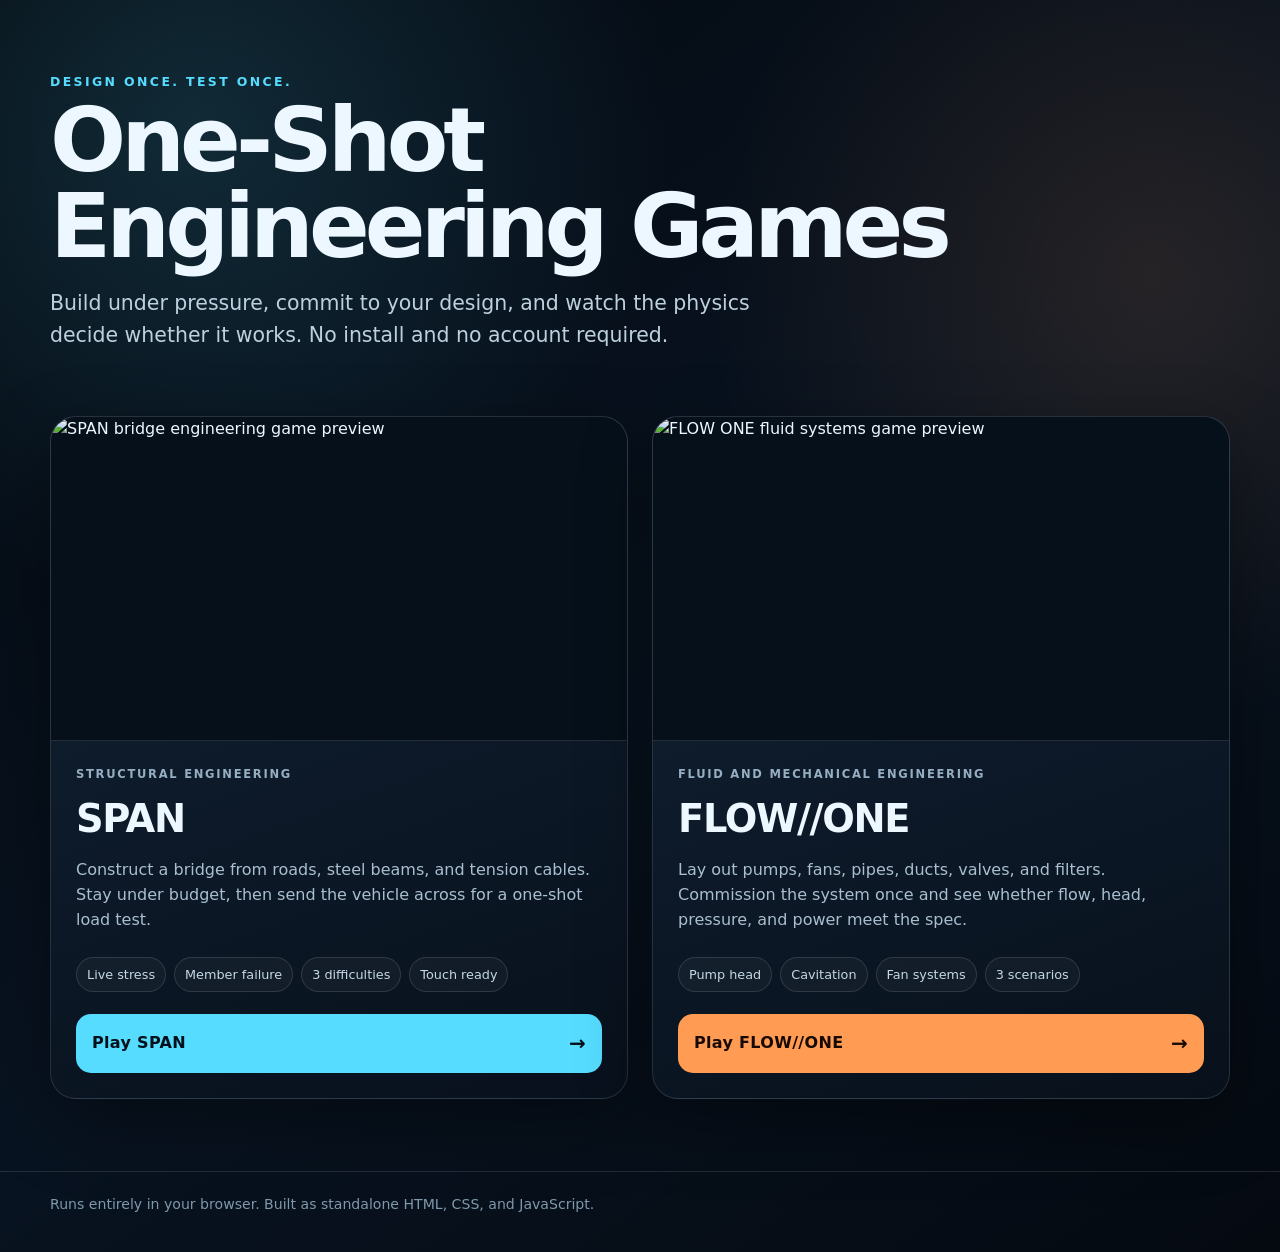
==== index.html @ 9f8ffefe "Add files via upload" ====
<!doctype html>
<html lang="en">
<head>
  <meta charset="utf-8">
  <meta name="viewport" content="width=device-width,initial-scale=1,viewport-fit=cover">
  <meta name="theme-color" content="#07111e">
  <meta name="description" content="Two one-shot engineering games: design a bridge, then commission a fluid system.">
  <title>One-Shot Engineering Games</title>
  <style>
    :root {
      color-scheme: dark;
      --bg:#050b13; --panel:#0d1927; --panel2:#122235; --text:#edf7ff;
      --muted:#96aec2; --line:rgba(255,255,255,.12); --cyan:#55dcff;
      --orange:#ff9b52; --shadow:0 24px 70px rgba(0,0,0,.38);
    }
    *{box-sizing:border-box}
    html{scroll-behavior:smooth}
    body{margin:0;min-height:100vh;background:
      radial-gradient(circle at 15% 10%,rgba(85,220,255,.15),transparent 30rem),
      radial-gradient(circle at 90% 22%,rgba(255,155,82,.12),transparent 28rem),
      linear-gradient(145deg,#040910,#081321 54%,#050a11);color:var(--text);
      font:16px/1.55 Inter,ui-sans-serif,system-ui,-apple-system,BlinkMacSystemFont,"Segoe UI",sans-serif}
    body:before{content:"";position:fixed;inset:0;pointer-events:none;opacity:.2;background-image:
      linear-gradient(rgba(255,255,255,.025) 1px,transparent 1px),
      linear-gradient(90deg,rgba(255,255,255,.025) 1px,transparent 1px);background-size:32px 32px}
    a{color:inherit}
    .wrap{width:min(1180px,calc(100% - 32px));margin:auto;position:relative}
    header{padding:72px 0 34px}
    .eyebrow{font-size:.78rem;letter-spacing:.19em;text-transform:uppercase;color:var(--cyan);font-weight:800}
    h1{font-size:clamp(2.45rem,7vw,5.8rem);line-height:.96;letter-spacing:-.055em;margin:.35rem 0 1.2rem;max-width:900px}
    .lead{max-width:720px;color:#bdd0de;font-size:clamp(1.03rem,2vw,1.28rem);margin:0}
    .games{display:grid;grid-template-columns:repeat(2,minmax(0,1fr));gap:24px;padding:30px 0 72px}
    .card{position:relative;overflow:hidden;border:1px solid var(--line);border-radius:26px;background:linear-gradient(160deg,rgba(19,36,54,.96),rgba(8,17,28,.96));box-shadow:var(--shadow);display:flex;flex-direction:column;min-height:100%}
    .preview{aspect-ratio:16/9;overflow:hidden;background:#06101a;border-bottom:1px solid var(--line)}
    .preview img{width:100%;height:100%;display:block;object-fit:cover;transition:transform .5s ease,filter .5s ease}
    .card:hover .preview img{transform:scale(1.025);filter:saturate(1.1)}
    .body{padding:25px;display:flex;flex-direction:column;flex:1}
    .tag{font-size:.72rem;font-weight:850;letter-spacing:.15em;text-transform:uppercase;color:var(--muted)}
    h2{font-size:clamp(1.7rem,3vw,2.45rem);letter-spacing:-.035em;margin:.35rem 0 .6rem}
    .body p{color:#a9bfd0;margin:0 0 24px;max-width:58ch}
    .features{display:flex;gap:8px;flex-wrap:wrap;margin:auto 0 22px;padding:0;list-style:none}
    .features li{border:1px solid var(--line);background:rgba(255,255,255,.035);padding:7px 10px;border-radius:999px;color:#c5d8e5;font-size:.8rem}
    .play{display:flex;align-items:center;justify-content:space-between;gap:12px;text-decoration:none;border-radius:15px;padding:14px 16px;font-weight:850;letter-spacing:.02em;background:var(--cyan);color:#03101a;transition:transform .18s ease,filter .18s ease}
    .card:nth-child(2) .play{background:var(--orange);color:#180a02}
    .play:hover{transform:translateY(-2px);filter:brightness(1.08)}
    .arrow{font-size:1.25rem}
    footer{border-top:1px solid var(--line);padding:22px 0 36px;color:#7f98ab;font-size:.88rem}
    @media(max-width:760px){header{padding-top:48px}.games{grid-template-columns:1fr}.wrap{width:min(100% - 20px,1180px)}.body{padding:20px}.card{border-radius:20px}}
    @media(prefers-reduced-motion:reduce){*{scroll-behavior:auto!important;transition:none!important}}
  </style>
</head>
<body>
  <header class="wrap">
    <div class="eyebrow">Design once. Test once.</div>
    <h1>One-Shot Engineering Games</h1>
    <p class="lead">Build under pressure, commit to your design, and watch the physics decide whether it works. No install and no account required.</p>
  </header>

  <main class="wrap games">
    <article class="card">
      <div class="preview"><img src="assets/span-preview.png" alt="SPAN bridge engineering game preview"></div>
      <div class="body">
        <div class="tag">Structural engineering</div>
        <h2>SPAN</h2>
        <p>Construct a bridge from roads, steel beams, and tension cables. Stay under budget, then send the vehicle across for a one-shot load test.</p>
        <ul class="features"><li>Live stress</li><li>Member failure</li><li>3 difficulties</li><li>Touch ready</li></ul>
        <a class="play" href="span.html"><span>Play SPAN</span><span class="arrow" aria-hidden="true">→</span></a>
      </div>
    </article>

    <article class="card">
      <div class="preview"><img src="assets/flow-preview.png" alt="FLOW ONE fluid systems game preview"></div>
      <div class="body">
        <div class="tag">Fluid and mechanical engineering</div>
        <h2>FLOW//ONE</h2>
        <p>Lay out pumps, fans, pipes, ducts, valves, and filters. Commission the system once and see whether flow, head, pressure, and power meet the spec.</p>
        <ul class="features"><li>Pump head</li><li>Cavitation</li><li>Fan systems</li><li>3 scenarios</li></ul>
        <a class="play" href="flow-one.html"><span>Play FLOW//ONE</span><span class="arrow" aria-hidden="true">→</span></a>
      </div>
    </article>
  </main>

  <footer><div class="wrap">Runs entirely in your browser. Built as standalone HTML, CSS, and JavaScript.</div></footer>
</body>
</html>
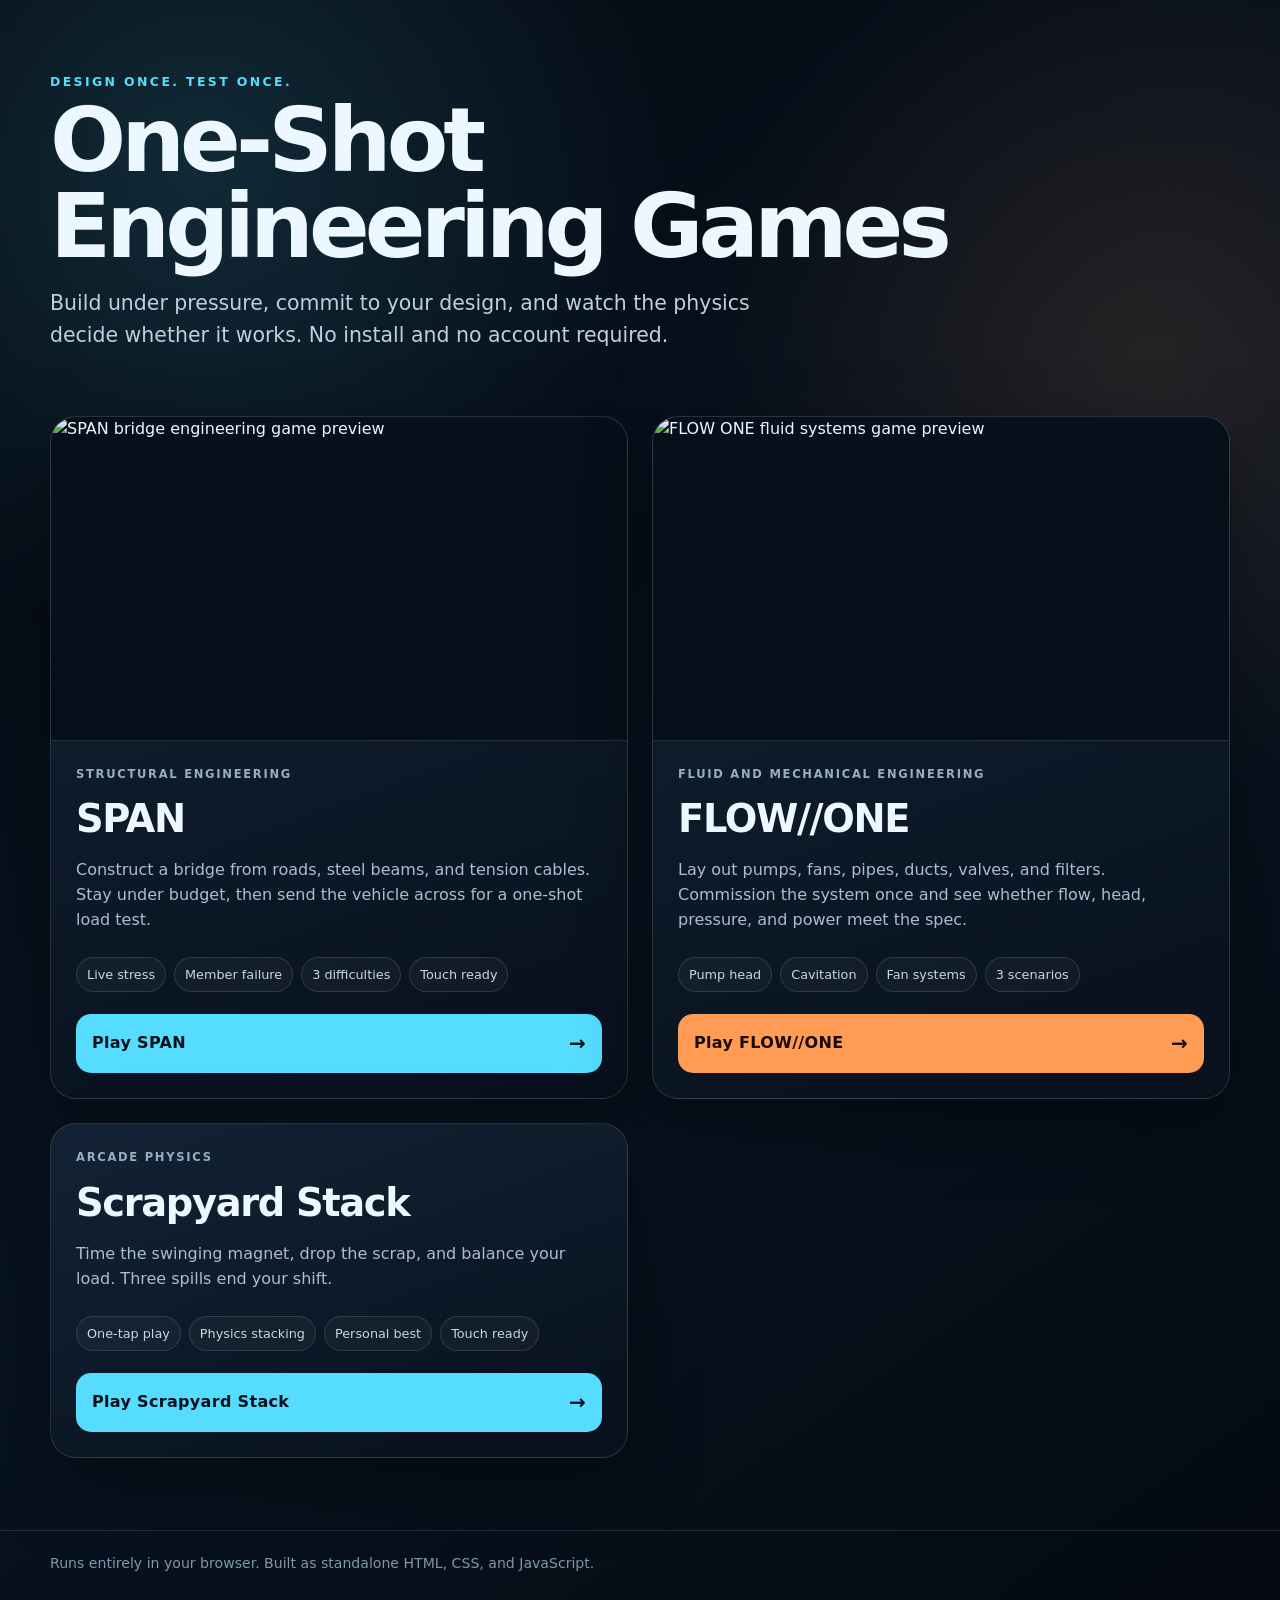
==== commit 06458266: "Publish Scrapyard Stack alongside engineering games" ====
--- a/index.html
+++ b/index.html
@@ -4,7 +4,7 @@
   <meta charset="utf-8">
   <meta name="viewport" content="width=device-width,initial-scale=1,viewport-fit=cover">
   <meta name="theme-color" content="#07111e">
-  <meta name="description" content="Two one-shot engineering games: design a bridge, then commission a fluid system.">
+  <meta name="description" content="Browser engineering games: build bridges, commission fluid systems, and stack scrap.">
   <title>One-Shot Engineering Games</title>
   <style>
     :root {
@@ -78,6 +78,15 @@
         <a class="play" href="flow-one.html"><span>Play FLOW//ONE</span><span class="arrow" aria-hidden="true">→</span></a>
       </div>
     </article>
+    <article class="card">
+      <div class="body">
+        <div class="tag">Arcade physics</div>
+        <h2>Scrapyard Stack</h2>
+        <p>Time the swinging magnet, drop the scrap, and balance your load. Three spills end your shift.</p>
+        <ul class="features"><li>One-tap play</li><li>Physics stacking</li><li>Personal best</li><li>Touch ready</li></ul>
+        <a class="play" href="scrapyard/"><span>Play Scrapyard Stack</span><span class="arrow" aria-hidden="true">→</span></a>
+      </div>
+    </article>
   </main>
 
   <footer><div class="wrap">Runs entirely in your browser. Built as standalone HTML, CSS, and JavaScript.</div></footer>
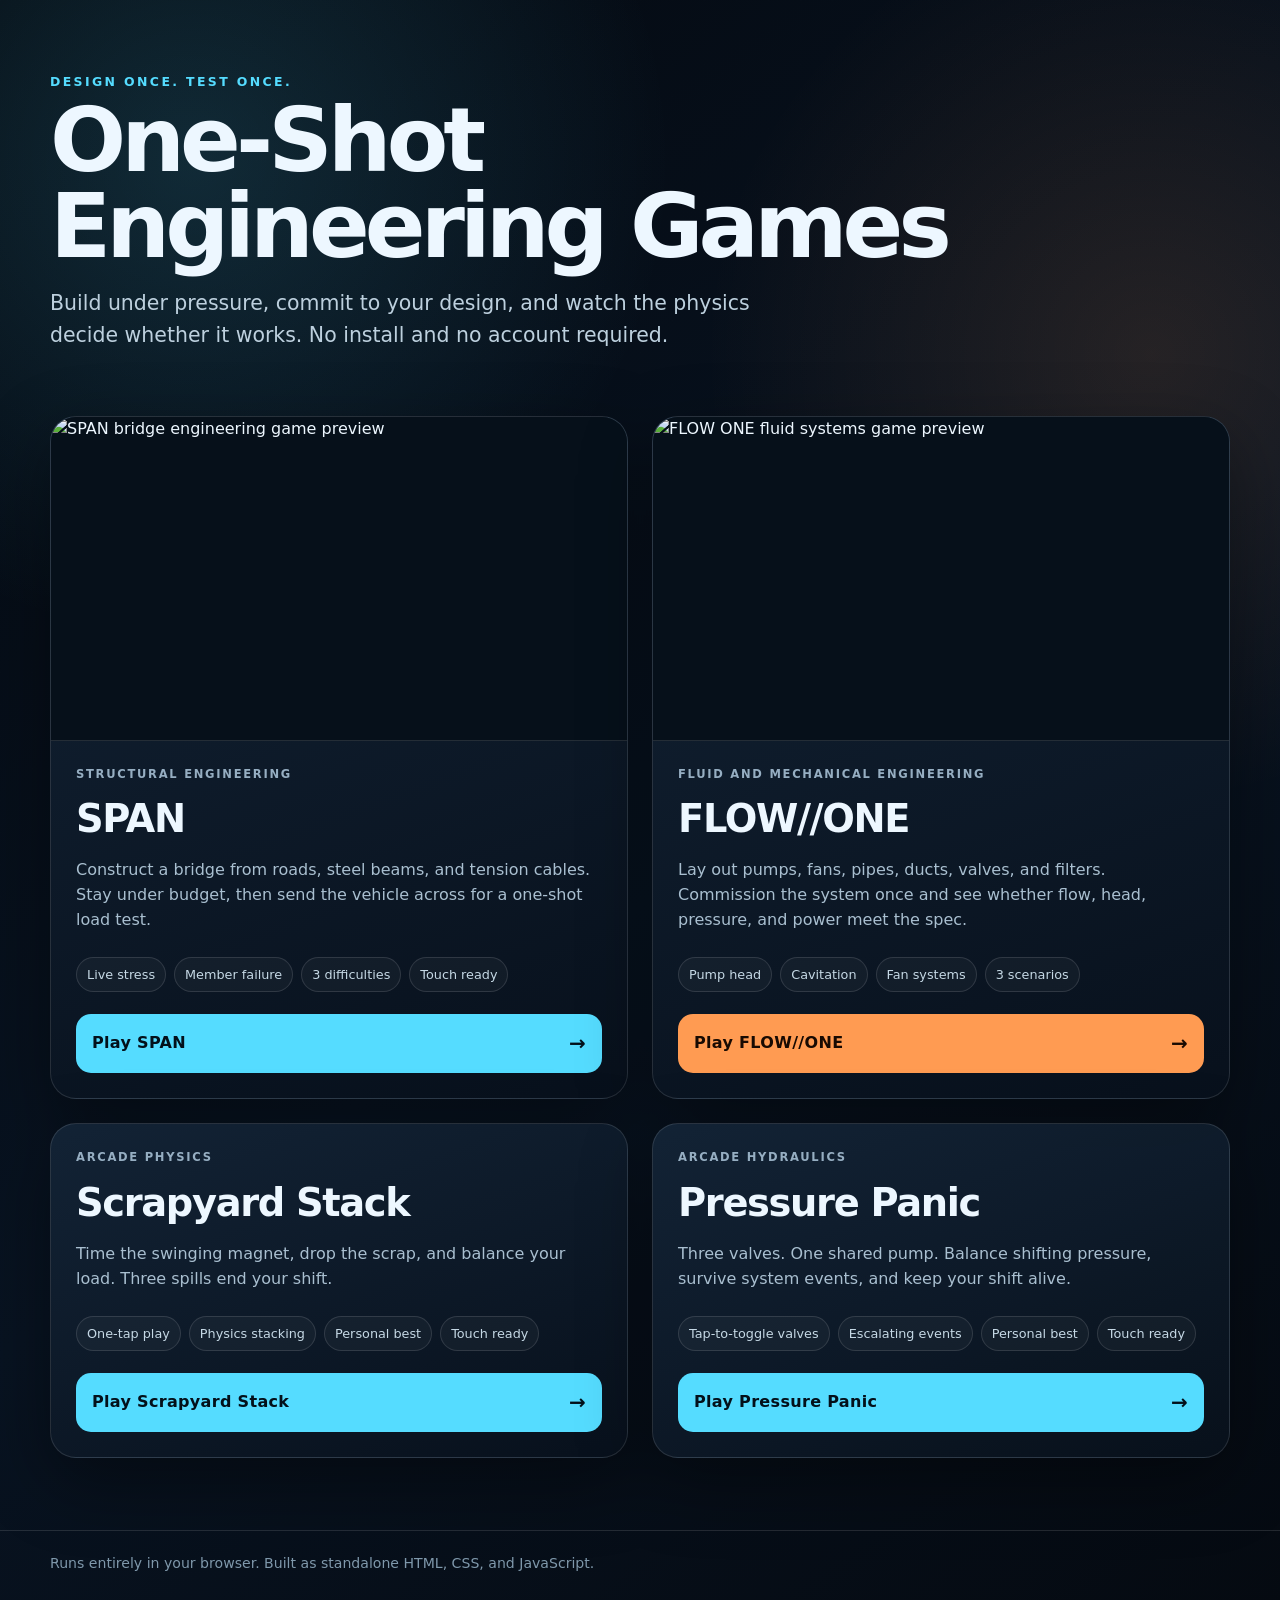
==== commit 5f1989d9: "Link Pressure Panic from arcade landing page" ====
--- a/index.html
+++ b/index.html
@@ -87,8 +87,18 @@
         <a class="play" href="scrapyard/"><span>Play Scrapyard Stack</span><span class="arrow" aria-hidden="true">→</span></a>
       </div>
     </article>
+    <article class="card">
+      <div class="body">
+        <div class="tag">Arcade hydraulics</div>
+        <h2>Pressure Panic</h2>
+        <p>Three valves. One shared pump. Balance shifting pressure, survive system events, and keep your shift alive.</p>
+        <ul class="features"><li>Tap-to-toggle valves</li><li>Escalating events</li><li>Personal best</li><li>Touch ready</li></ul>
+        <a class="play" href="pressure-panic/"><span>Play Pressure Panic</span><span class="arrow" aria-hidden="true">→</span></a>
+      </div>
+    </article>
   </main>
 
   <footer><div class="wrap">Runs entirely in your browser. Built as standalone HTML, CSS, and JavaScript.</div></footer>
 </body>
 </html>
+
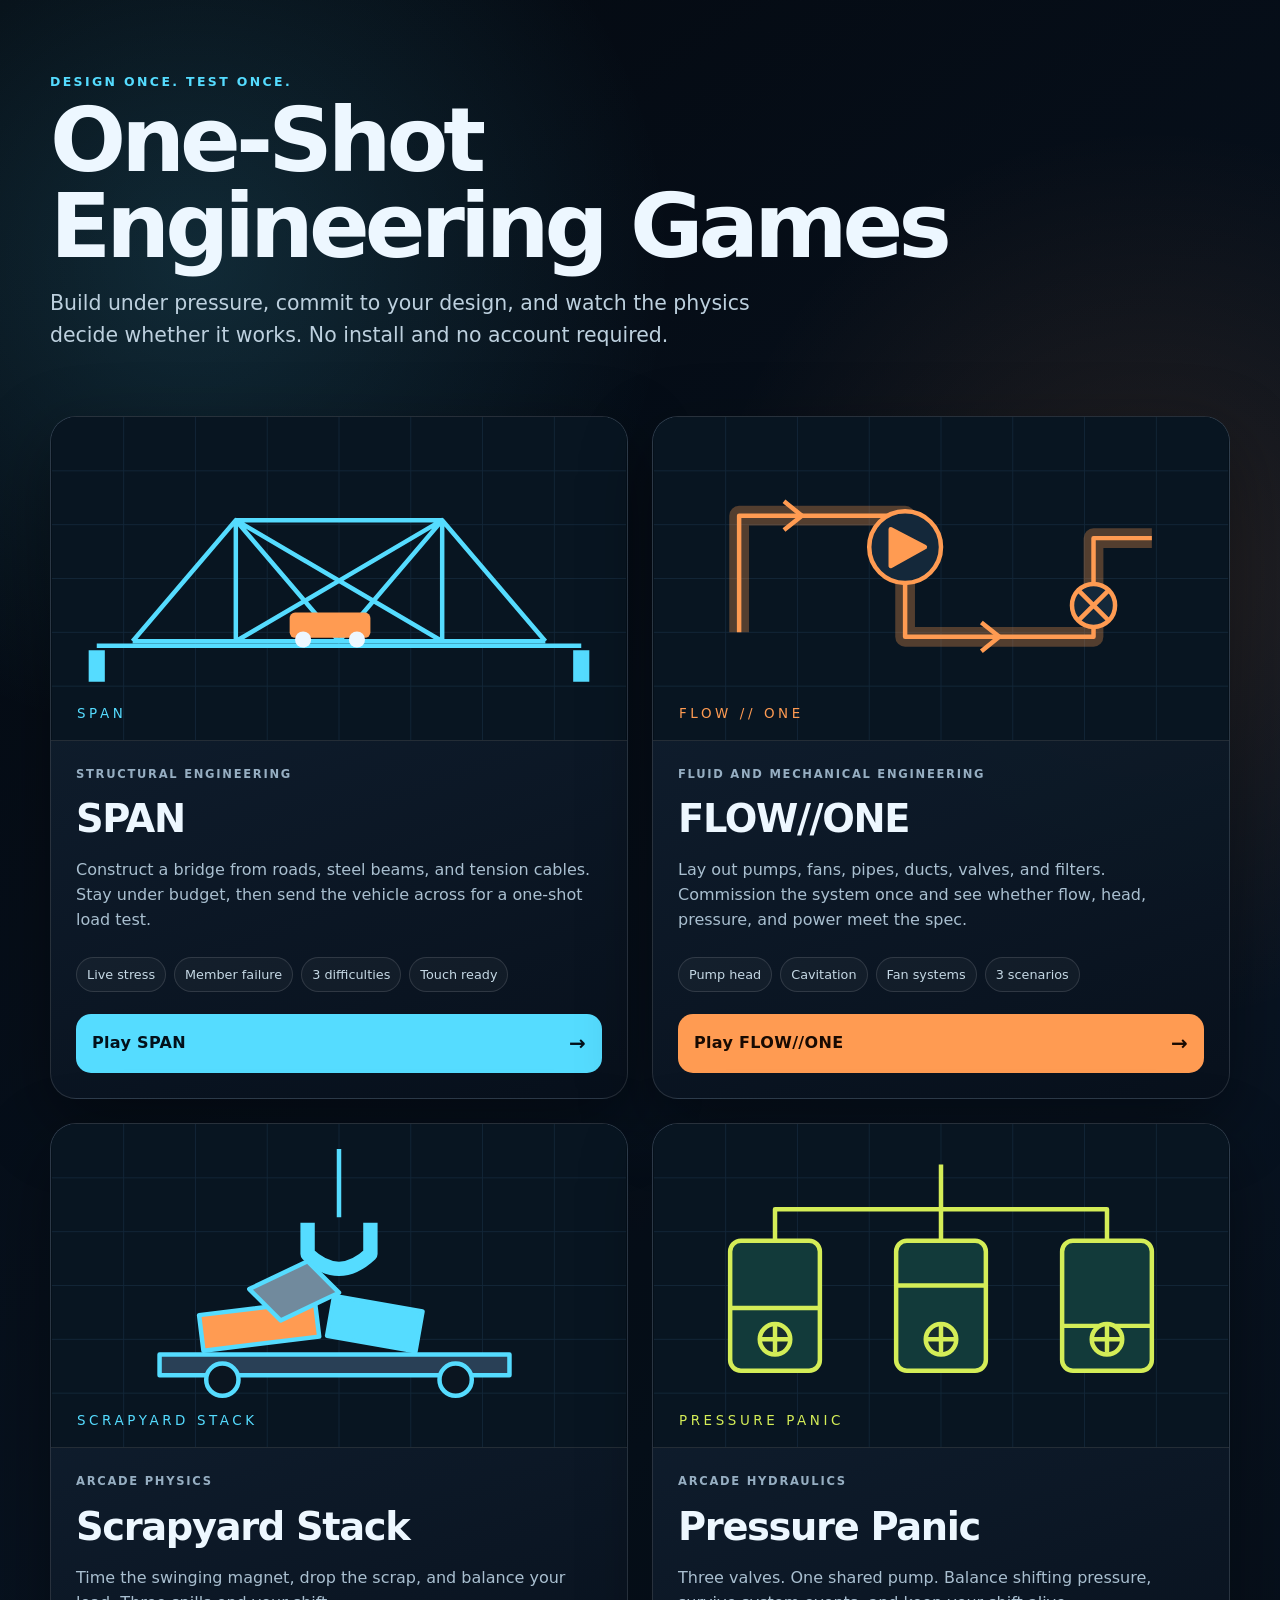
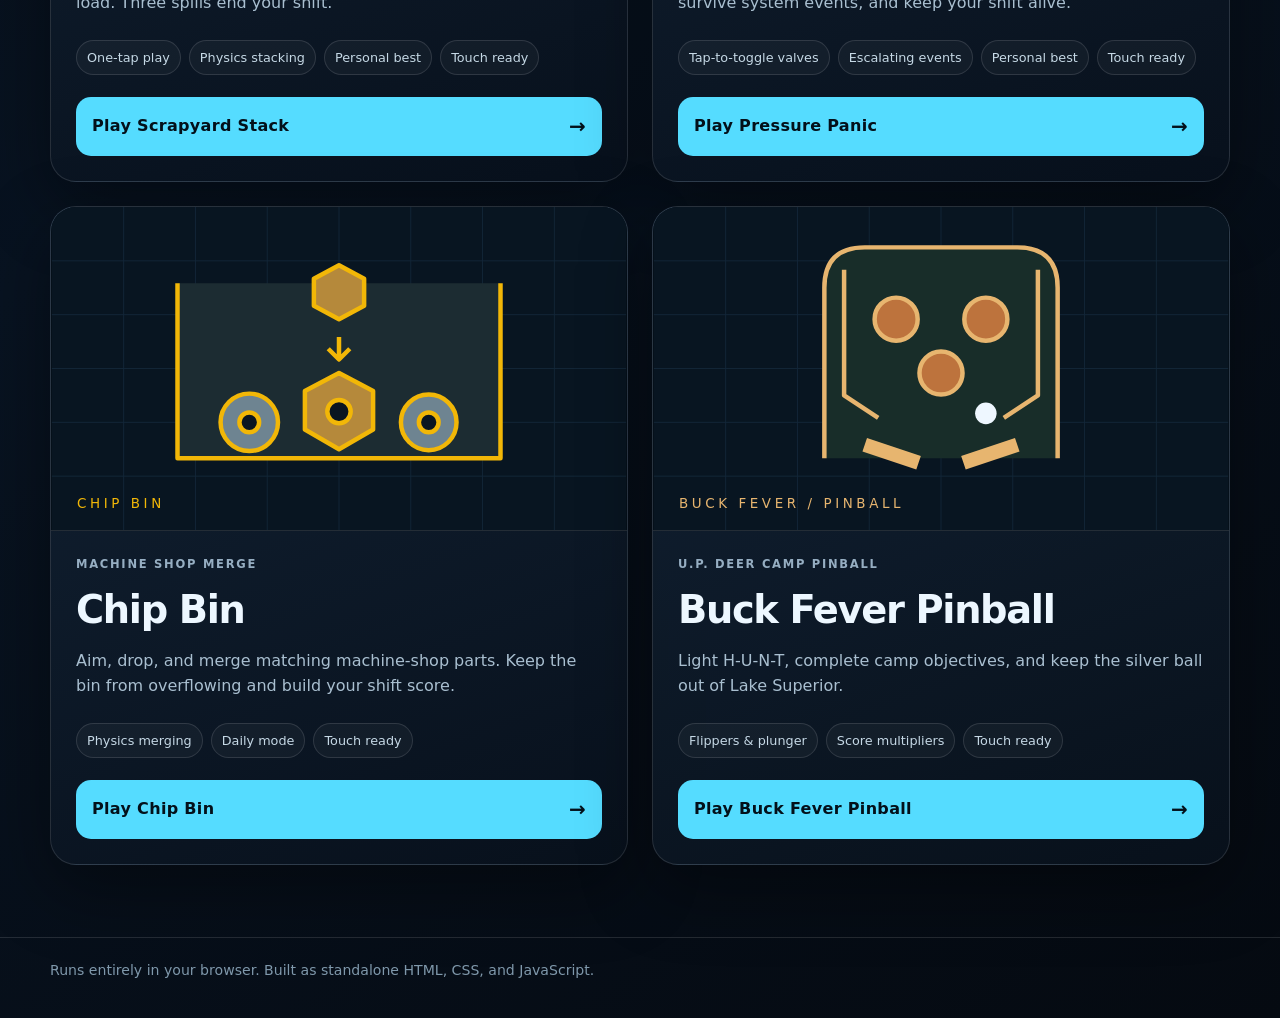
==== commit 297fb38c: "Fix arcade previews and add Chip Bin and Buck Fever Pinball" ====
--- a/index.html
+++ b/index.html
@@ -58,7 +58,7 @@
 
   <main class="wrap games">
     <article class="card">
-      <div class="preview"><img src="assets/span-preview.png" alt="SPAN bridge engineering game preview"></div>
+      <div class="preview"><svg xmlns="http://www.w3.org/2000/svg" viewBox="0 0 640 360" role="img" aria-label="SPAN illustration" style="display:block;width:100%;height:100%"><rect width="640" height="360" fill="#081521"/><path d="M0 60H640M0 120H640M0 180H640M0 240H640M0 300H640M80 0V360M160 0V360M240 0V360M320 0V360M400 0V360M480 0V360M560 0V360" stroke="#14283a"/><g stroke="#55dcff" stroke-width="5" stroke-linejoin="round"><path d="M50 255H590"/><path d="M90 250L205 115L320 250L435 115L550 250M90 250H550M205 115H435M205 115V250M435 115V250M205 115L435 250M435 115L205 250" fill="none"/><path d="M50 260V295M590 260V295" stroke-width="18"/><rect x="265" y="218" width="90" height="28" rx="6" fill="#ff9b52" stroke="none"/><circle cx="280" cy="248" r="9" fill="#edf7ff" stroke="none"/><circle cx="340" cy="248" r="9" fill="#edf7ff" stroke="none"/></g><text x="28" y="335" fill="#55dcff" font-family="system-ui,sans-serif" font-size="15" letter-spacing="4">SPAN</text></svg></div>
       <div class="body">
         <div class="tag">Structural engineering</div>
         <h2>SPAN</h2>
@@ -69,7 +69,7 @@
     </article>
 
     <article class="card">
-      <div class="preview"><img src="assets/flow-preview.png" alt="FLOW ONE fluid systems game preview"></div>
+      <div class="preview"><svg xmlns="http://www.w3.org/2000/svg" viewBox="0 0 640 360" role="img" aria-label="FLOW // ONE illustration" style="display:block;width:100%;height:100%"><rect width="640" height="360" fill="#081521"/><path d="M0 60H640M0 120H640M0 180H640M0 240H640M0 300H640M80 0V360M160 0V360M240 0V360M320 0V360M400 0V360M480 0V360M560 0V360" stroke="#14283a"/><g stroke="#ff9b52" stroke-width="5" stroke-linejoin="round"><path d="M95 240V110H280V245H490V135H555" fill="none" stroke-width="22" opacity=".3"/><path d="M95 240V110H280V245H490V135H555" fill="none"/><circle cx="280" cy="145" r="40" fill="#14283a"/><path d="M264 125L302 145L264 166Z" fill="#ff9b52"/><circle cx="490" cy="210" r="24" fill="#14283a"/><path d="M473 193L507 227M507 193L473 227"/><path d="M145 94L165 110L145 126M365 229L385 245L365 261" fill="none"/></g><text x="28" y="335" fill="#ff9b52" font-family="system-ui,sans-serif" font-size="15" letter-spacing="4">FLOW // ONE</text></svg></div>
       <div class="body">
         <div class="tag">Fluid and mechanical engineering</div>
         <h2>FLOW//ONE</h2>
@@ -79,6 +79,7 @@
       </div>
     </article>
     <article class="card">
+      <div class="preview"><svg xmlns="http://www.w3.org/2000/svg" viewBox="0 0 640 360" role="img" aria-label="Scrapyard Stack illustration" style="display:block;width:100%;height:100%"><rect width="640" height="360" fill="#081521"/><path d="M0 60H640M0 120H640M0 180H640M0 240H640M0 300H640M80 0V360M160 0V360M240 0V360M320 0V360M400 0V360M480 0V360M560 0V360" stroke="#14283a"/><g stroke="#55dcff" stroke-width="5" stroke-linejoin="round"><path d="M320 28V104"/><path d="M285 110V145Q320 178 355 145V110" fill="none" stroke-width="16"/><path d="M120 257H510V280H120Z" fill="#294056"/><rect x="166" y="205" width="130" height="40" transform="rotate(-7 231 225)" fill="#ff9b52"/><rect x="310" y="200" width="100" height="45" transform="rotate(10 360 222)" fill="#55dcff"/><path d="M220 184L285 153L320 188L255 219Z" fill="#718a9d"/><circle cx="190" cy="285" r="18" fill="#0b1520"/><circle cx="450" cy="285" r="18" fill="#0b1520"/></g><text x="28" y="335" fill="#55dcff" font-family="system-ui,sans-serif" font-size="15" letter-spacing="4">SCRAPYARD STACK</text></svg></div>
       <div class="body">
         <div class="tag">Arcade physics</div>
         <h2>Scrapyard Stack</h2>
@@ -88,6 +89,7 @@
       </div>
     </article>
     <article class="card">
+      <div class="preview"><svg xmlns="http://www.w3.org/2000/svg" viewBox="0 0 640 360" role="img" aria-label="Pressure Panic illustration" style="display:block;width:100%;height:100%"><rect width="640" height="360" fill="#081521"/><path d="M0 60H640M0 120H640M0 180H640M0 240H640M0 300H640M80 0V360M160 0V360M240 0V360M320 0V360M400 0V360M480 0V360M560 0V360" stroke="#14283a"/><g stroke="#d4ed57" stroke-width="5" stroke-linejoin="round"><path d="M320 45V95M135 130V95H505V130M320 95V130" fill="none"/><rect x="85" y="130" width="100" height="145" rx="12" fill="#123a3a"/><rect x="270" y="130" width="100" height="145" rx="12" fill="#123a3a"/><rect x="455" y="130" width="100" height="145" rx="12" fill="#123a3a"/><path d="M86 205H184M271 180H369M456 225H554"/><circle cx="135" cy="240" r="17" fill="#172c2e"/><circle cx="320" cy="240" r="17" fill="#172c2e"/><circle cx="505" cy="240" r="17" fill="#172c2e"/><path d="M120 240H150M305 240H335M490 240H520M135 225V255M320 225V255M505 225V255"/></g><text x="28" y="335" fill="#d4ed57" font-family="system-ui,sans-serif" font-size="15" letter-spacing="4">PRESSURE PANIC</text></svg></div>
       <div class="body">
         <div class="tag">Arcade hydraulics</div>
         <h2>Pressure Panic</h2>
@@ -96,9 +98,18 @@
         <a class="play" href="pressure-panic/"><span>Play Pressure Panic</span><span class="arrow" aria-hidden="true">→</span></a>
       </div>
     </article>
+    <article class="card">
+      <div class="preview"><svg xmlns="http://www.w3.org/2000/svg" viewBox="0 0 640 360" role="img" aria-label="Chip Bin illustration" style="display:block;width:100%;height:100%"><rect width="640" height="360" fill="#081521"/><path d="M0 60H640M0 120H640M0 180H640M0 240H640M0 300H640M80 0V360M160 0V360M240 0V360M320 0V360M400 0V360M480 0V360M560 0V360" stroke="#14283a"/><g stroke="#f2b707" stroke-width="5" stroke-linejoin="round"><path d="M140 85V280H500V85" fill="#1c2c32"/><circle cx="220" cy="240" r="32" fill="#6e8491"/><circle cx="220" cy="240" r="11" fill="#0a1521"/><path d="M282 205L320 185L358 205V248L320 270L282 248Z" fill="#b5893b"/><circle cx="320" cy="228" r="13" fill="#0a1521"/><circle cx="420" cy="240" r="31" fill="#6e8491"/><circle cx="420" cy="240" r="11" fill="#0a1521"/><path d="M292 80L320 65L348 80V110L320 125L292 110Z" fill="#b5893b"/><path d="M320 145V170M308 158L320 170L332 158" fill="none"/></g><text x="28" y="335" fill="#f2b707" font-family="system-ui,sans-serif" font-size="15" letter-spacing="4">CHIP BIN</text></svg></div>
+      <div class="body"><div class="tag">Machine shop merge</div><h2>Chip Bin</h2><p>Aim, drop, and merge matching machine-shop parts. Keep the bin from overflowing and build your shift score.</p><ul class="features"><li>Physics merging</li><li>Daily mode</li><li>Touch ready</li></ul><a class="play" href="https://nick-portagecreektech.github.io/Chipbin/"><span>Play Chip Bin</span><span class="arrow" aria-hidden="true">→</span></a></div>
+    </article>
+    <article class="card">
+      <div class="preview"><svg xmlns="http://www.w3.org/2000/svg" viewBox="0 0 640 360" role="img" aria-label="Buck Fever / Pinball illustration" style="display:block;width:100%;height:100%"><rect width="640" height="360" fill="#081521"/><path d="M0 60H640M0 120H640M0 180H640M0 240H640M0 300H640M80 0V360M160 0V360M240 0V360M320 0V360M400 0V360M480 0V360M560 0V360" stroke="#14283a"/><g stroke="#e7b56f" stroke-width="5" stroke-linejoin="round"><path d="M190 280V90Q190 45 235 45H405Q450 45 450 90V280" fill="#182d29"/><circle cx="270" cy="125" r="24" fill="#bd733d"/><circle cx="370" cy="125" r="24" fill="#bd733d"/><circle cx="320" cy="185" r="24" fill="#bd733d"/><path d="M235 265L295 285M405 265L345 285" stroke-width="16"/><path d="M212 70V210L250 235M428 70V210L390 235" fill="none"/><circle cx="370" cy="230" r="12" fill="#eef7ff" stroke="none"/></g><text x="28" y="335" fill="#e7b56f" font-family="system-ui,sans-serif" font-size="15" letter-spacing="4">BUCK FEVER / PINBALL</text></svg></div>
+      <div class="body"><div class="tag">U.P. deer camp pinball</div><h2>Buck Fever Pinball</h2><p>Light H-U-N-T, complete camp objectives, and keep the silver ball out of Lake Superior.</p><ul class="features"><li>Flippers & plunger</li><li>Score multipliers</li><li>Touch ready</li></ul><a class="play" href="https://nick-portagecreektech.github.io/Pinball/"><span>Play Buck Fever Pinball</span><span class="arrow" aria-hidden="true">→</span></a></div>
+    </article>
   </main>
 
   <footer><div class="wrap">Runs entirely in your browser. Built as standalone HTML, CSS, and JavaScript.</div></footer>
 </body>
 </html>
 
+
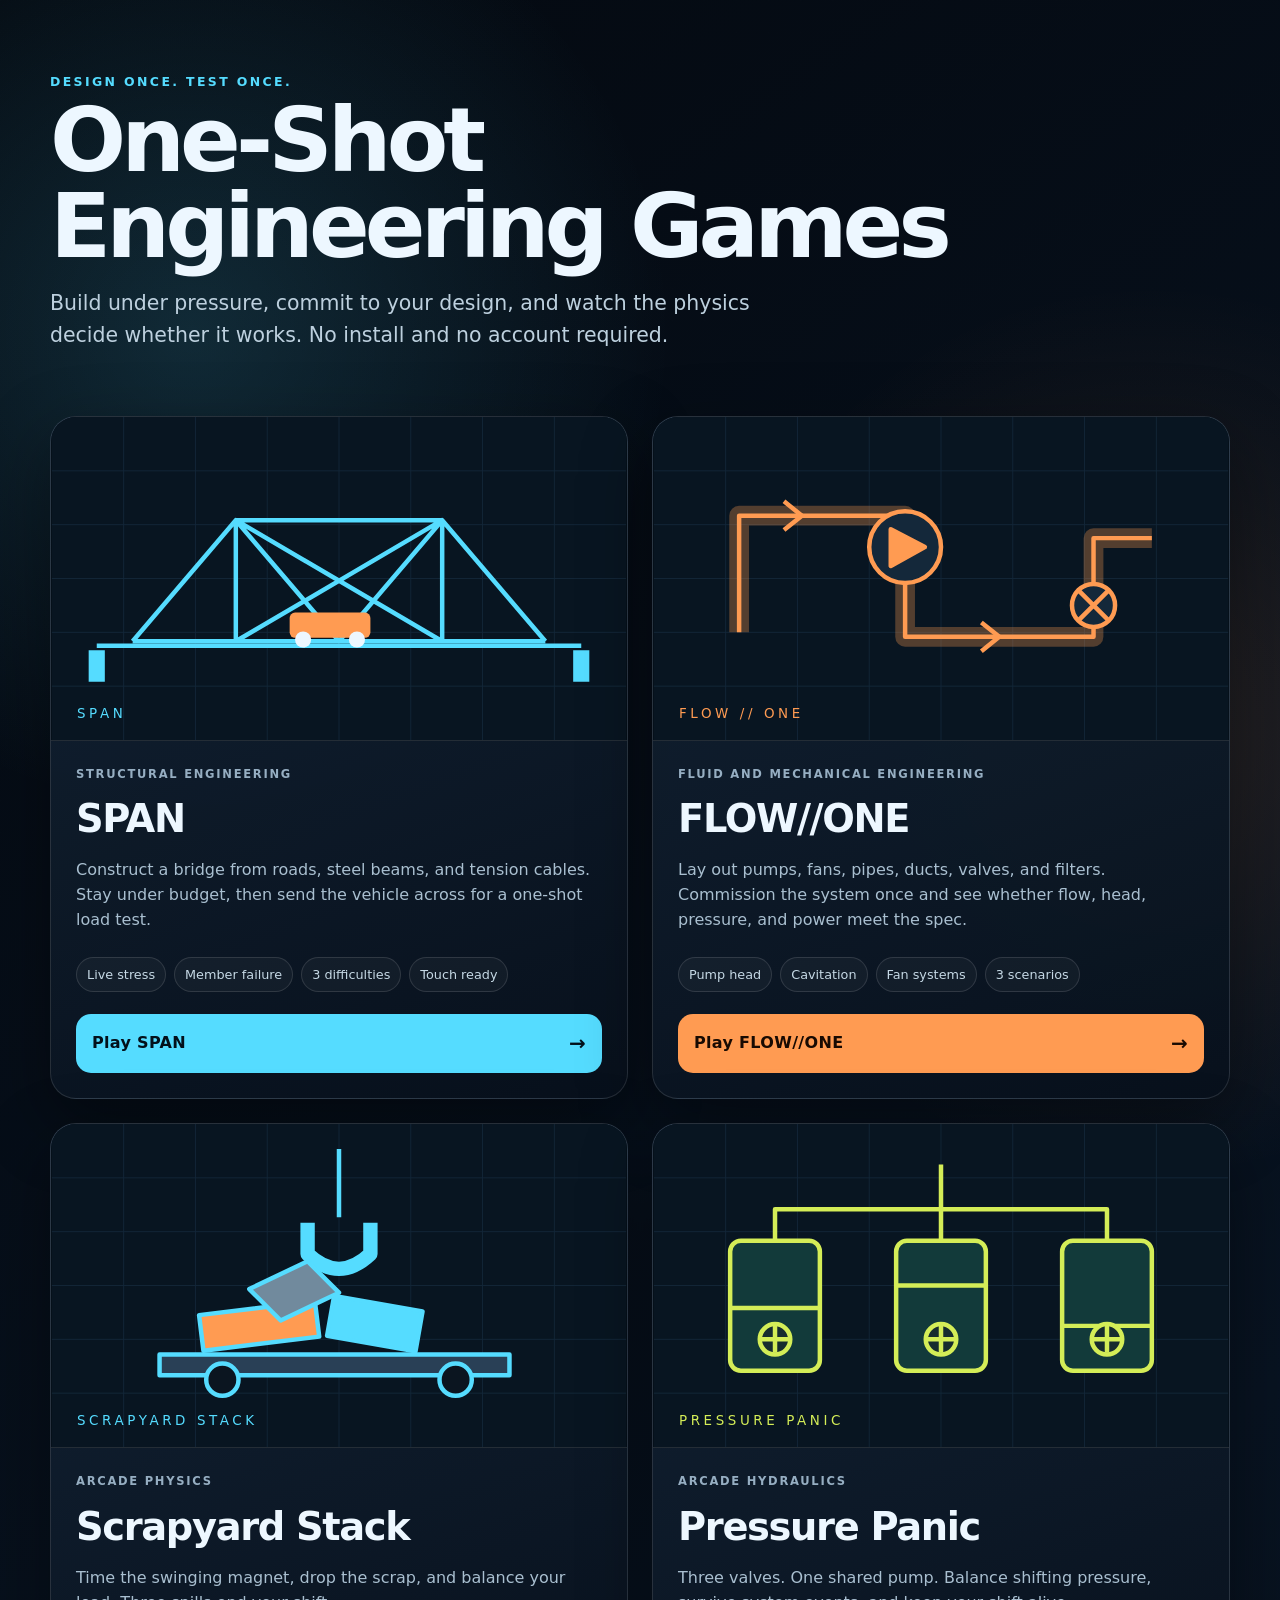
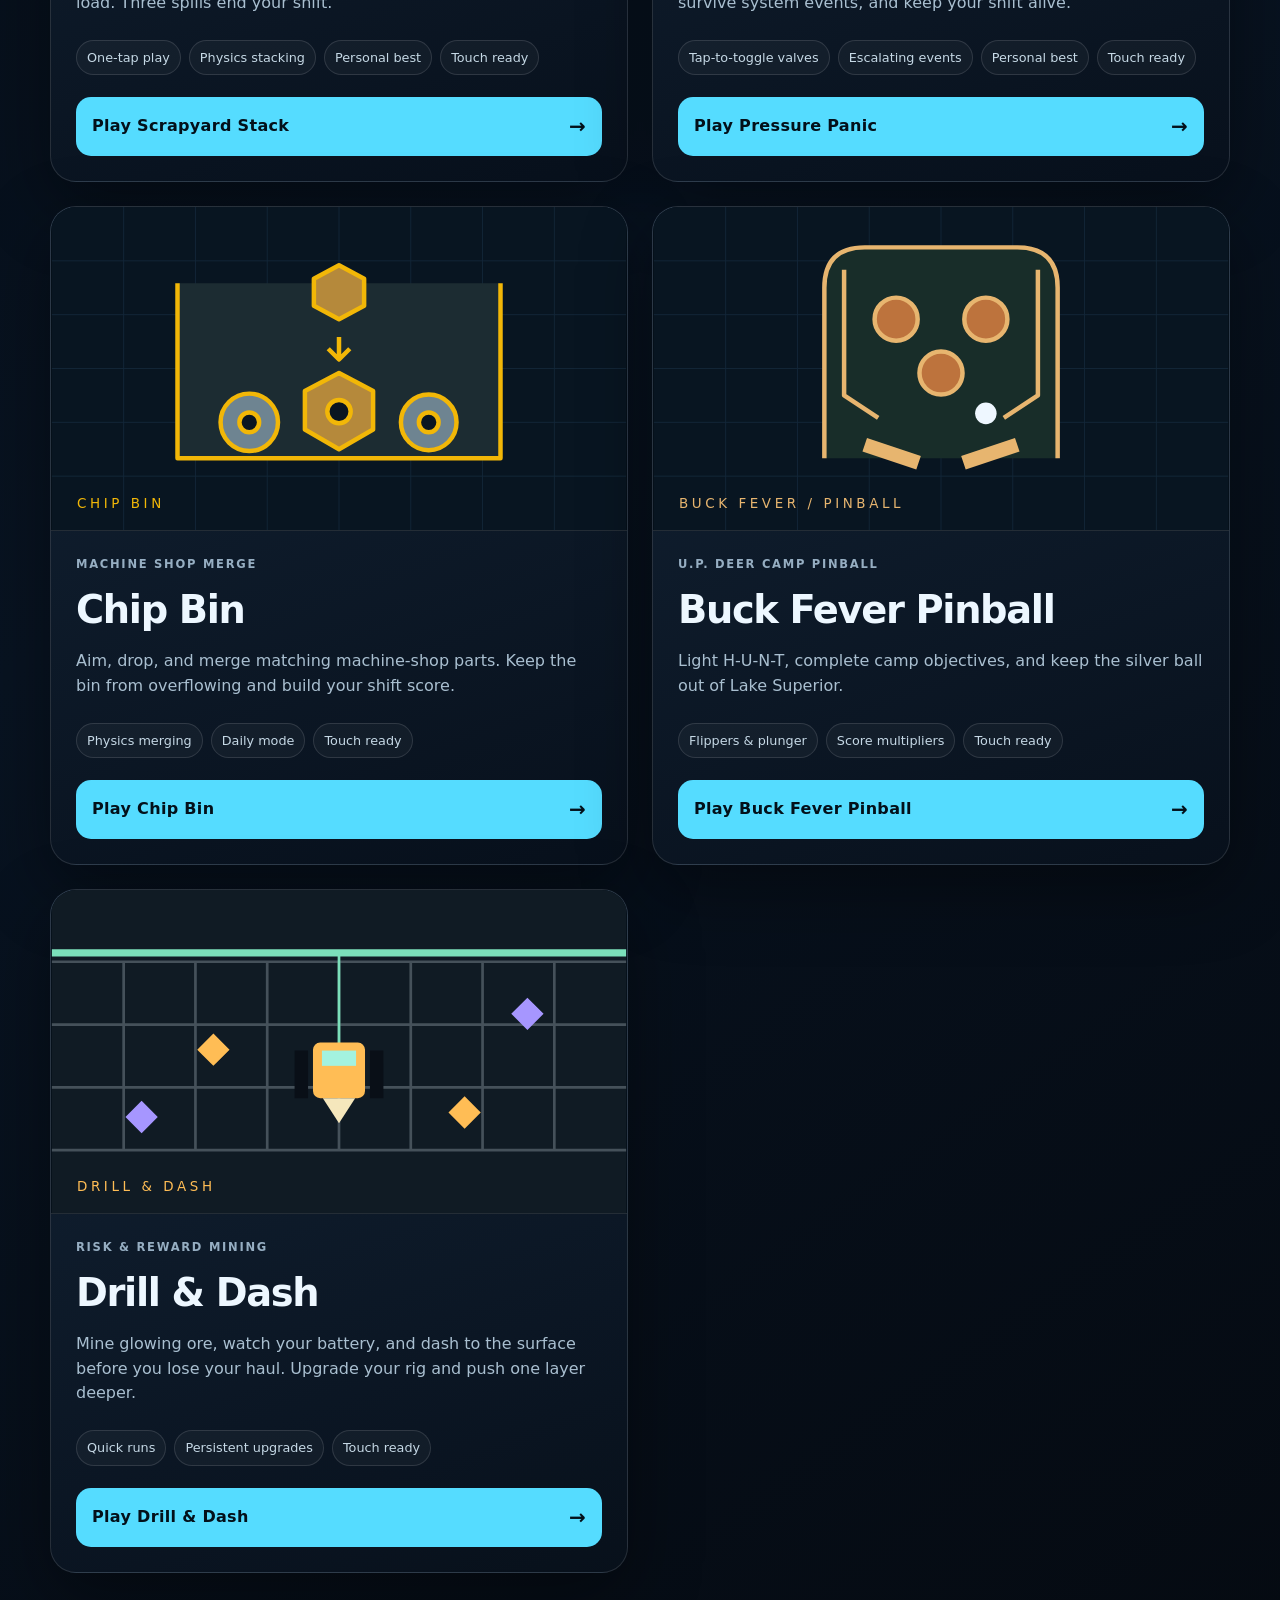
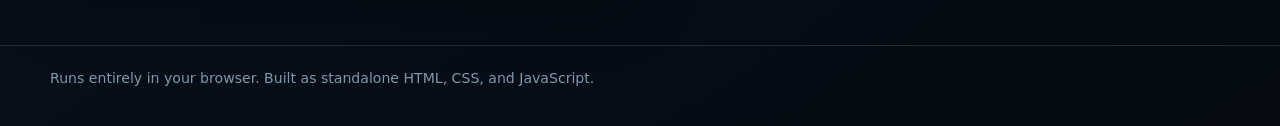
==== commit ee73bba7: "Add Drill & Dash to arcade without changing existing games" ====
--- a/index.html
+++ b/index.html
@@ -106,10 +106,13 @@
       <div class="preview"><svg xmlns="http://www.w3.org/2000/svg" viewBox="0 0 640 360" role="img" aria-label="Buck Fever / Pinball illustration" style="display:block;width:100%;height:100%"><rect width="640" height="360" fill="#081521"/><path d="M0 60H640M0 120H640M0 180H640M0 240H640M0 300H640M80 0V360M160 0V360M240 0V360M320 0V360M400 0V360M480 0V360M560 0V360" stroke="#14283a"/><g stroke="#e7b56f" stroke-width="5" stroke-linejoin="round"><path d="M190 280V90Q190 45 235 45H405Q450 45 450 90V280" fill="#182d29"/><circle cx="270" cy="125" r="24" fill="#bd733d"/><circle cx="370" cy="125" r="24" fill="#bd733d"/><circle cx="320" cy="185" r="24" fill="#bd733d"/><path d="M235 265L295 285M405 265L345 285" stroke-width="16"/><path d="M212 70V210L250 235M428 70V210L390 235" fill="none"/><circle cx="370" cy="230" r="12" fill="#eef7ff" stroke="none"/></g><text x="28" y="335" fill="#e7b56f" font-family="system-ui,sans-serif" font-size="15" letter-spacing="4">BUCK FEVER / PINBALL</text></svg></div>
       <div class="body"><div class="tag">U.P. deer camp pinball</div><h2>Buck Fever Pinball</h2><p>Light H-U-N-T, complete camp objectives, and keep the silver ball out of Lake Superior.</p><ul class="features"><li>Flippers & plunger</li><li>Score multipliers</li><li>Touch ready</li></ul><a class="play" href="https://nick-portagecreektech.github.io/Pinball/"><span>Play Buck Fever Pinball</span><span class="arrow" aria-hidden="true">→</span></a></div>
     </article>
+    <article class="card">
+<div class="preview"><svg xmlns="http://www.w3.org/2000/svg" viewBox="0 0 640 360" role="img" aria-label="Drill and Dash mining illustration" style="display:block;width:100%;height:100%"><rect width="640" height="360" fill="#101b24"/><path d="M0 80H640M0 150H640M0 220H640M0 290H640M80 80V290M160 80V290M240 80V290M320 80V290M400 80V290M480 80V290M560 80V290" stroke="#45515a" stroke-width="3"/><path d="M0 70H640" stroke="#7be0ba" stroke-width="8"/><path d="M320 72V190" stroke="#7be0ba" stroke-width="3"/><g fill="#ffbd55"><path d="M180 160l18 18-18 18-18-18zM460 230l18 18-18 18-18-18z"/><rect x="291" y="170" width="58" height="62" rx="8"/></g><rect x="301" y="179" width="38" height="17" fill="#a3f2df"/><path d="M302 232H338L320 260Z" fill="#f5e7bc"/><path d="M278 179V232M362 179V232" stroke="#090f17" stroke-width="15"/><path d="M100 235l18 18-18 18-18-18zM530 120l18 18-18 18-18-18z" fill="#a696ff"/><text x="28" y="335" fill="#ffbd55" font-family="system-ui,sans-serif" font-size="15" letter-spacing="4">DRILL &amp; DASH</text></svg></div>
+<div class="body"><div class="tag">Risk &amp; reward mining</div><h2>Drill &amp; Dash</h2><p>Mine glowing ore, watch your battery, and dash to the surface before you lose your haul. Upgrade your rig and push one layer deeper.</p><ul class="features"><li>Quick runs</li><li>Persistent upgrades</li><li>Touch ready</li></ul><a class="play" href="drill-dash/"><span>Play Drill &amp; Dash</span><span class="arrow" aria-hidden="true">→</span></a></div>
+</article>
   </main>
 
   <footer><div class="wrap">Runs entirely in your browser. Built as standalone HTML, CSS, and JavaScript.</div></footer>
 </body>
 </html>
 
-
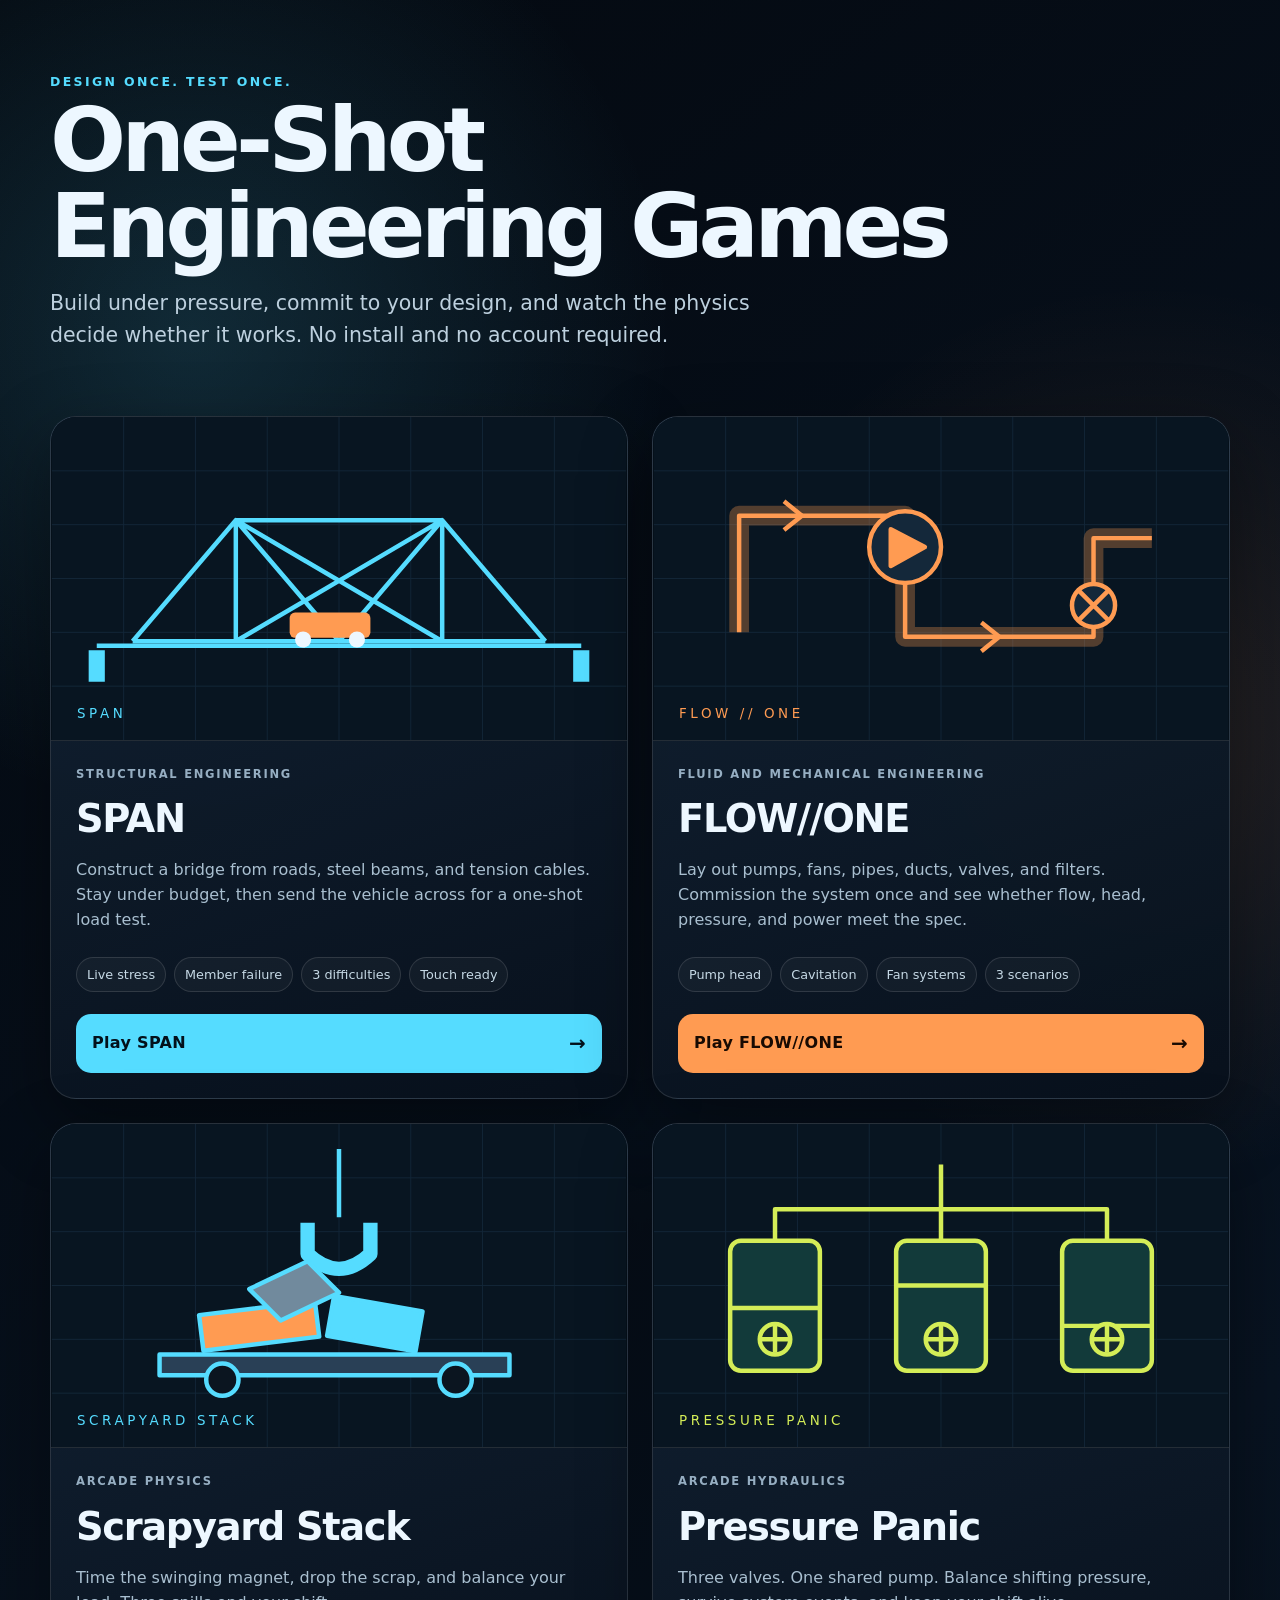
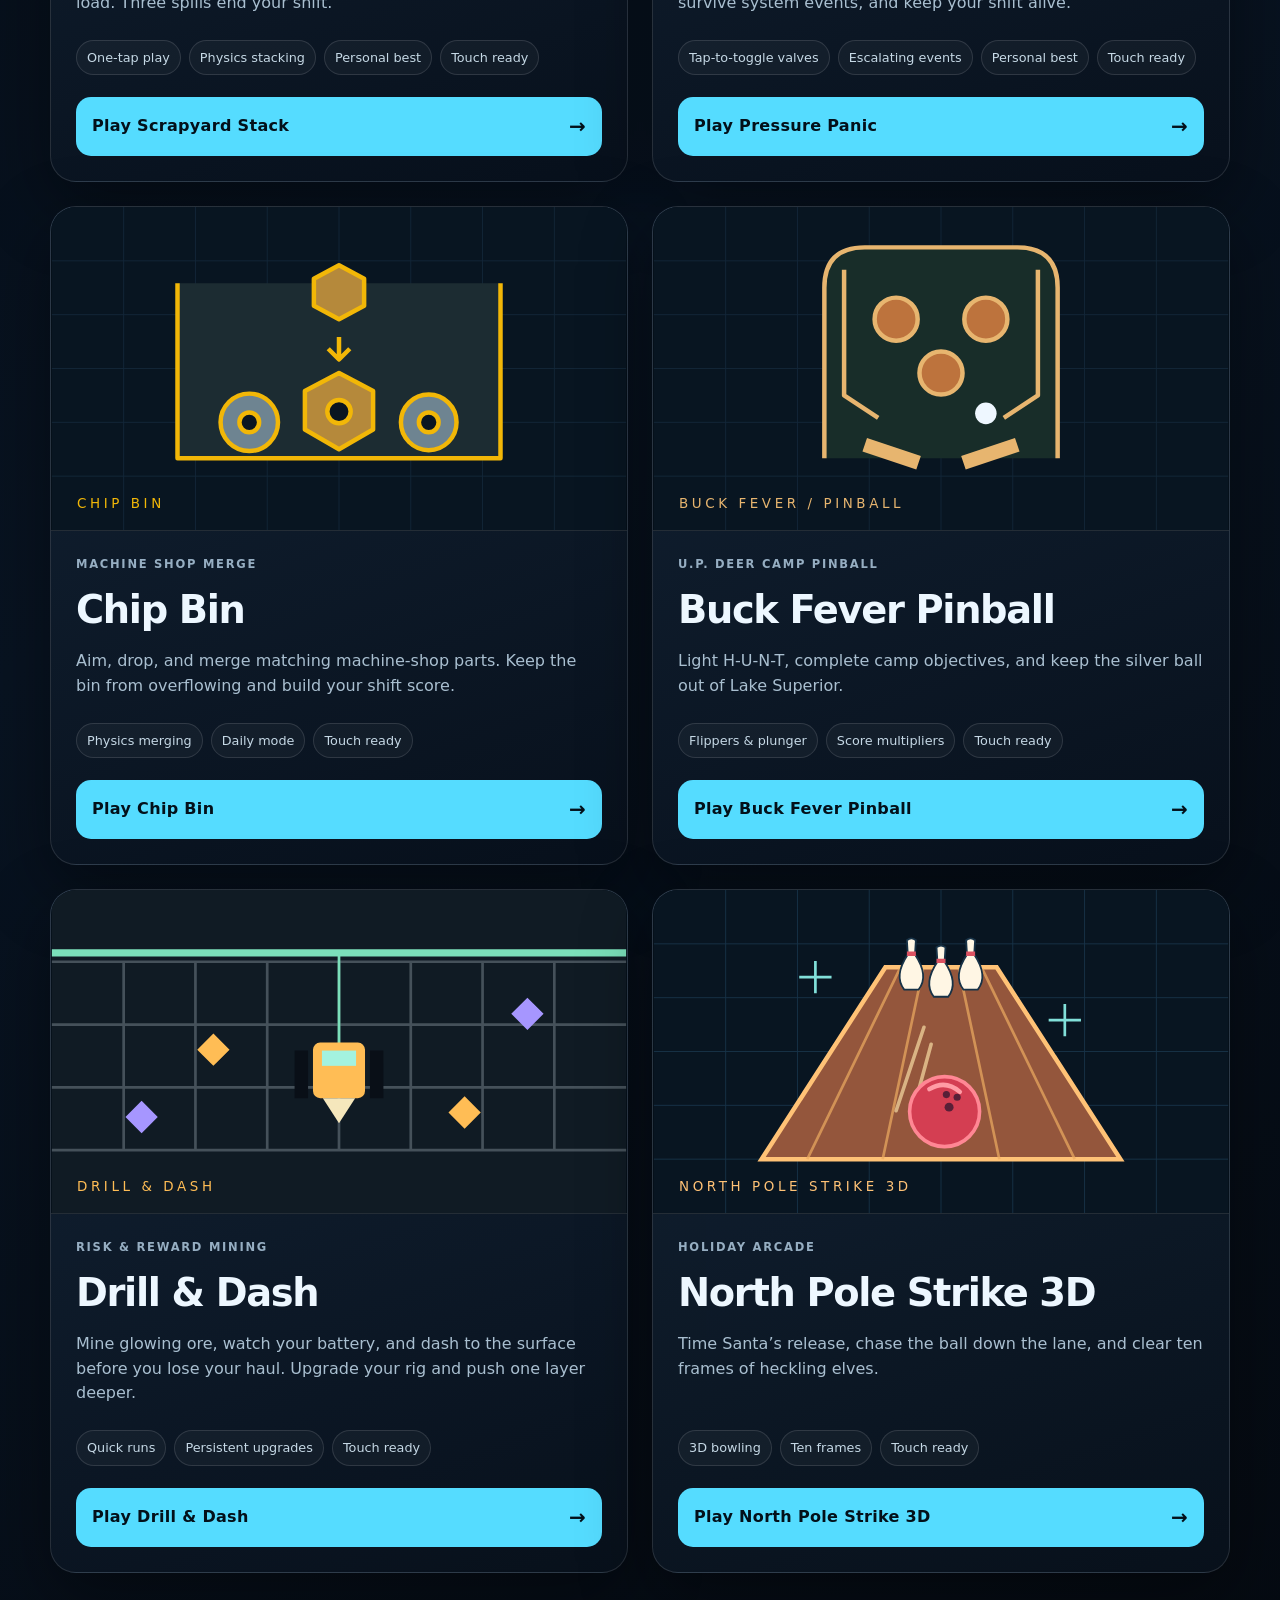
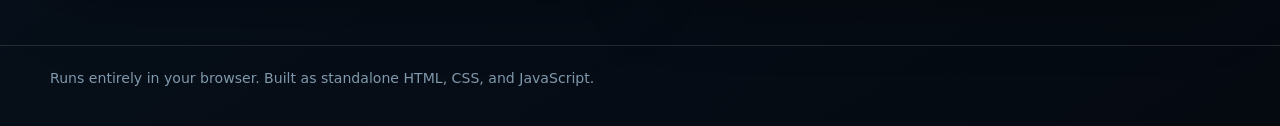
==== commit fdf470aa: "Add North Pole Strike 3D to arcade" ====
--- a/index.html
+++ b/index.html
@@ -110,9 +110,12 @@
 <div class="preview"><svg xmlns="http://www.w3.org/2000/svg" viewBox="0 0 640 360" role="img" aria-label="Drill and Dash mining illustration" style="display:block;width:100%;height:100%"><rect width="640" height="360" fill="#101b24"/><path d="M0 80H640M0 150H640M0 220H640M0 290H640M80 80V290M160 80V290M240 80V290M320 80V290M400 80V290M480 80V290M560 80V290" stroke="#45515a" stroke-width="3"/><path d="M0 70H640" stroke="#7be0ba" stroke-width="8"/><path d="M320 72V190" stroke="#7be0ba" stroke-width="3"/><g fill="#ffbd55"><path d="M180 160l18 18-18 18-18-18zM460 230l18 18-18 18-18-18z"/><rect x="291" y="170" width="58" height="62" rx="8"/></g><rect x="301" y="179" width="38" height="17" fill="#a3f2df"/><path d="M302 232H338L320 260Z" fill="#f5e7bc"/><path d="M278 179V232M362 179V232" stroke="#090f17" stroke-width="15"/><path d="M100 235l18 18-18 18-18-18zM530 120l18 18-18 18-18-18z" fill="#a696ff"/><text x="28" y="335" fill="#ffbd55" font-family="system-ui,sans-serif" font-size="15" letter-spacing="4">DRILL &amp; DASH</text></svg></div>
 <div class="body"><div class="tag">Risk &amp; reward mining</div><h2>Drill &amp; Dash</h2><p>Mine glowing ore, watch your battery, and dash to the surface before you lose your haul. Upgrade your rig and push one layer deeper.</p><ul class="features"><li>Quick runs</li><li>Persistent upgrades</li><li>Touch ready</li></ul><a class="play" href="drill-dash/"><span>Play Drill &amp; Dash</span><span class="arrow" aria-hidden="true">→</span></a></div>
 </article>
+    <article class="card">
+      <div class="preview"><svg xmlns="http://www.w3.org/2000/svg" viewBox="0 0 640 360" role="img" aria-label="North Pole Strike bowling illustration" style="display:block;width:100%;height:100%"><rect width="640" height="360" fill="#081521"/><path d="M0 60H640M0 120H640M0 180H640M0 240H640M0 300H640M80 0V360M160 0V360M240 0V360M320 0V360M400 0V360M480 0V360M560 0V360" stroke="#183449"/><path d="M258 86H382L520 300H120Z" fill="#94563c" stroke="#ffc276" stroke-width="5"/><path d="M274 88L171 300M300 88L255 300M340 88L385 300M366 88L469 300" stroke="#edac61" stroke-opacity=".7" stroke-width="3"/><g fill="#fff6e4" stroke="#173247" stroke-width="2"><path id="nps-pin" d="M315 64Q320 60 325 64L324 80Q340 104 328 119H312Q300 104 316 80Z"/><use href="#nps-pin" x="-33" y="-8"/><use href="#nps-pin" x="33" y="-8"/></g><path d="M315 79H325M282 71H292M348 71H358" stroke="#dc5262" stroke-width="5"/><path d="M270 246L301 153M288 249L309 172" stroke="#ffe6ab" stroke-width="4" stroke-linecap="round" opacity=".65"/><circle cx="324" cy="247" r="39" fill="#d43e52" stroke="#ff8794" stroke-width="4"/><path d="M307 222Q325 211 341 225" fill="none" stroke="#ff9ca5" stroke-width="5" stroke-linecap="round"/><g fill="#581f37"><circle cx="326" cy="228" r="4"/><circle cx="338" cy="231" r="4"/><circle cx="329" cy="242" r="5"/></g><path d="M180 79v36m-18-18h36m260 30v36m-18-18h36" stroke="#81e0da" stroke-width="3"/><text x="28" y="335" fill="#ffc276" font-family="system-ui,sans-serif" font-size="15" letter-spacing="4">NORTH POLE STRIKE 3D</text></svg></div>
+      <div class="body"><div class="tag">Holiday arcade</div><h2>North Pole Strike 3D</h2><p>Time Santa’s release, chase the ball down the lane, and clear ten frames of heckling elves.</p><ul class="features"><li>3D bowling</li><li>Ten frames</li><li>Touch ready</li></ul><a class="play" href="north-pole-strike/"><span>Play North Pole Strike 3D</span><span class="arrow" aria-hidden="true">→</span></a></div>
+    </article>
   </main>
 
   <footer><div class="wrap">Runs entirely in your browser. Built as standalone HTML, CSS, and JavaScript.</div></footer>
 </body>
 </html>
-
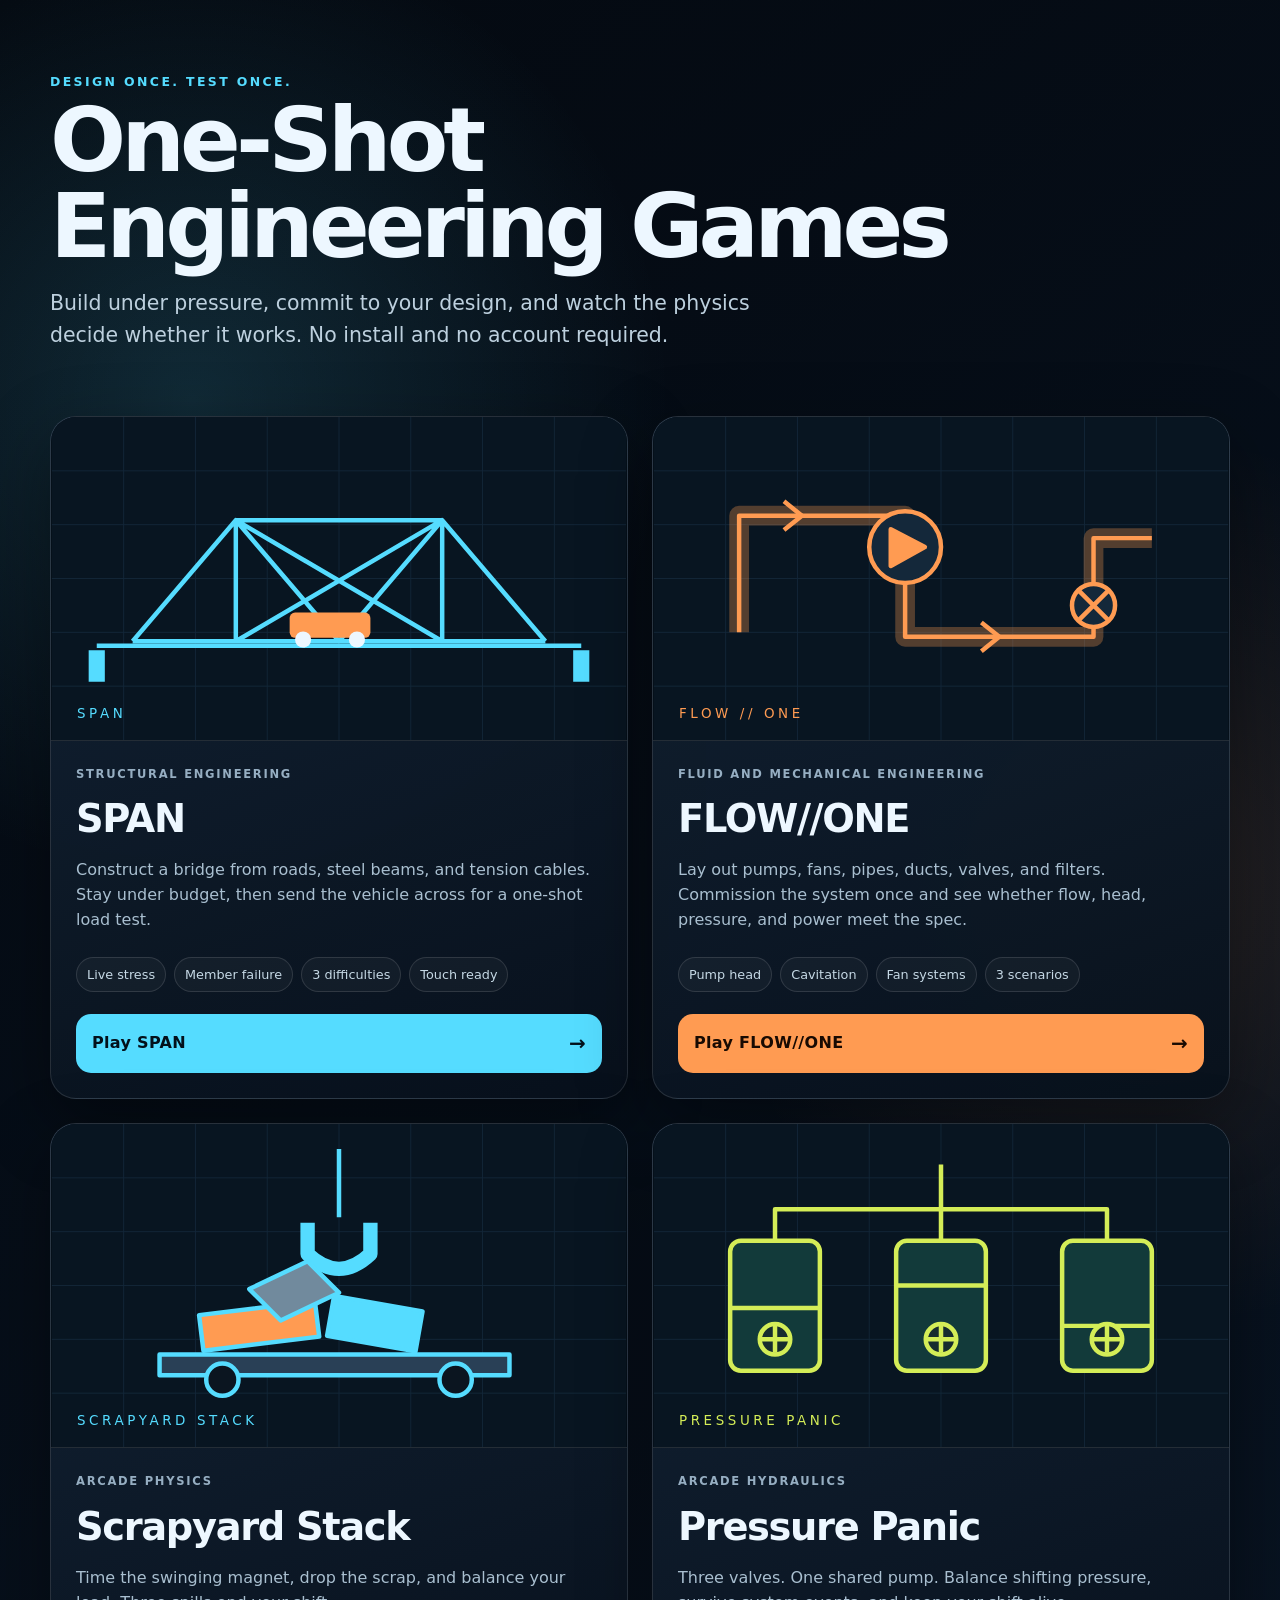
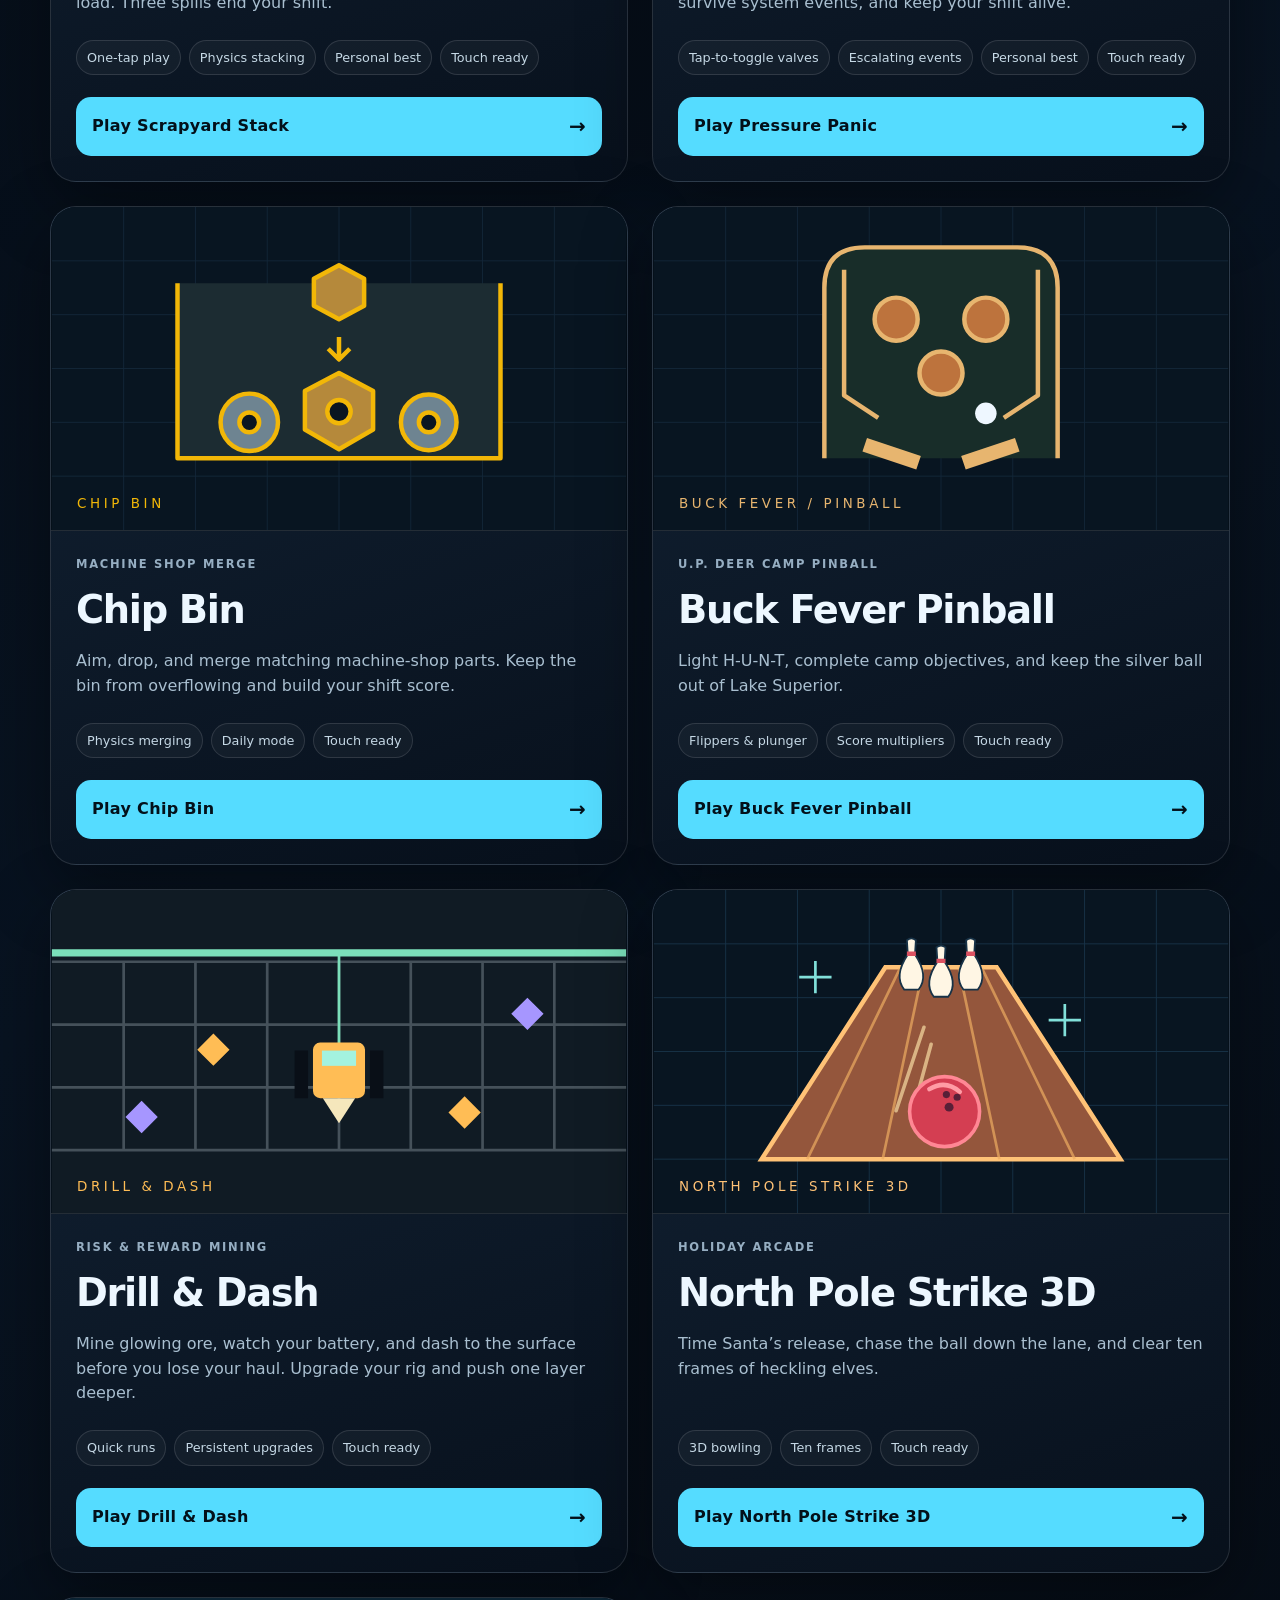
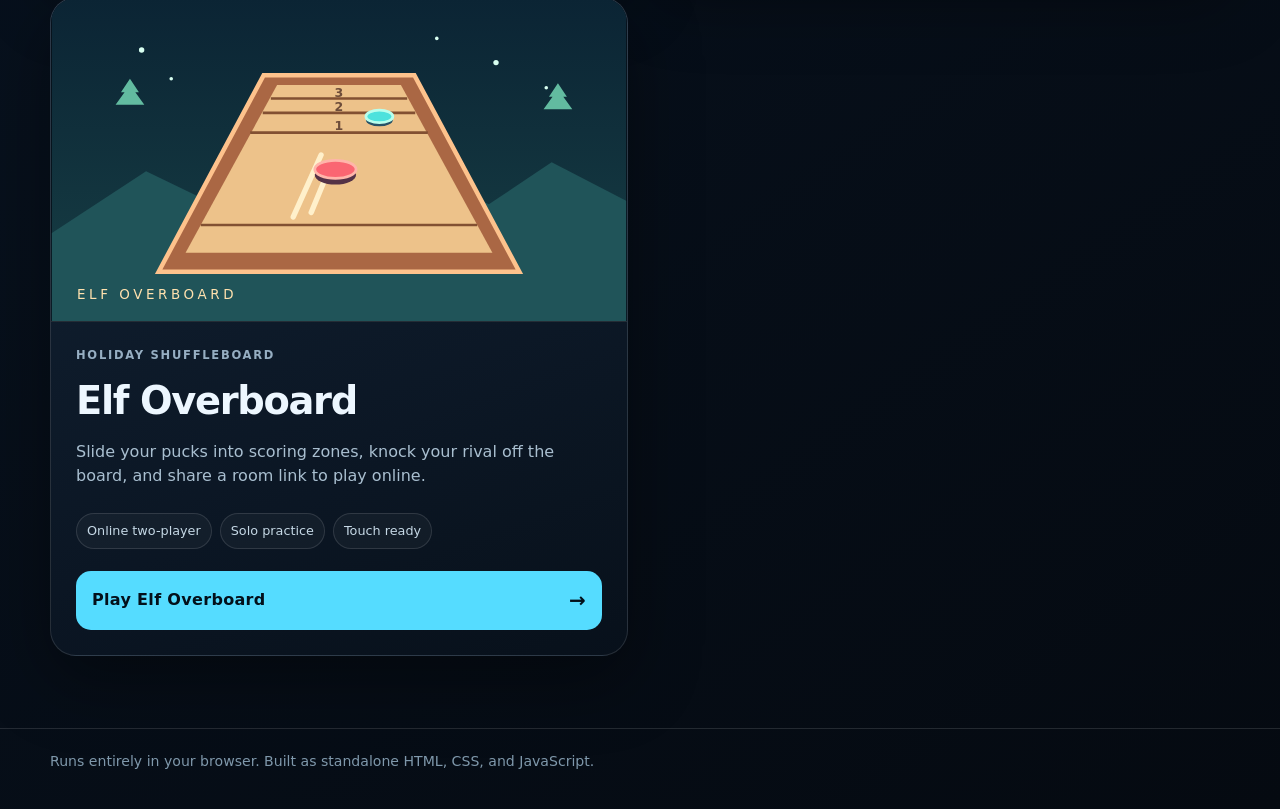
==== commit d1d36e45: "Add Elf Overboard to the arcade" ====
--- a/index.html
+++ b/index.html
@@ -114,6 +114,10 @@
       <div class="preview"><svg xmlns="http://www.w3.org/2000/svg" viewBox="0 0 640 360" role="img" aria-label="North Pole Strike bowling illustration" style="display:block;width:100%;height:100%"><rect width="640" height="360" fill="#081521"/><path d="M0 60H640M0 120H640M0 180H640M0 240H640M0 300H640M80 0V360M160 0V360M240 0V360M320 0V360M400 0V360M480 0V360M560 0V360" stroke="#183449"/><path d="M258 86H382L520 300H120Z" fill="#94563c" stroke="#ffc276" stroke-width="5"/><path d="M274 88L171 300M300 88L255 300M340 88L385 300M366 88L469 300" stroke="#edac61" stroke-opacity=".7" stroke-width="3"/><g fill="#fff6e4" stroke="#173247" stroke-width="2"><path id="nps-pin" d="M315 64Q320 60 325 64L324 80Q340 104 328 119H312Q300 104 316 80Z"/><use href="#nps-pin" x="-33" y="-8"/><use href="#nps-pin" x="33" y="-8"/></g><path d="M315 79H325M282 71H292M348 71H358" stroke="#dc5262" stroke-width="5"/><path d="M270 246L301 153M288 249L309 172" stroke="#ffe6ab" stroke-width="4" stroke-linecap="round" opacity=".65"/><circle cx="324" cy="247" r="39" fill="#d43e52" stroke="#ff8794" stroke-width="4"/><path d="M307 222Q325 211 341 225" fill="none" stroke="#ff9ca5" stroke-width="5" stroke-linecap="round"/><g fill="#581f37"><circle cx="326" cy="228" r="4"/><circle cx="338" cy="231" r="4"/><circle cx="329" cy="242" r="5"/></g><path d="M180 79v36m-18-18h36m260 30v36m-18-18h36" stroke="#81e0da" stroke-width="3"/><text x="28" y="335" fill="#ffc276" font-family="system-ui,sans-serif" font-size="15" letter-spacing="4">NORTH POLE STRIKE 3D</text></svg></div>
       <div class="body"><div class="tag">Holiday arcade</div><h2>North Pole Strike 3D</h2><p>Time Santa’s release, chase the ball down the lane, and clear ten frames of heckling elves.</p><ul class="features"><li>3D bowling</li><li>Ten frames</li><li>Touch ready</li></ul><a class="play" href="north-pole-strike/"><span>Play North Pole Strike 3D</span><span class="arrow" aria-hidden="true">→</span></a></div>
     </article>
+    <article class="card">
+      <div class="preview"><svg xmlns="http://www.w3.org/2000/svg" viewBox="0 0 640 360" role="img" aria-label="Elf Overboard holiday shuffleboard illustration" style="display:block;width:100%;height:100%"><defs><linearGradient id="eo-night" x2="0" y2="1"><stop stop-color="#0b2434"/><stop offset="1" stop-color="#173f45"/></linearGradient></defs><rect width="640" height="360" fill="url(#eo-night)"/><g fill="#d8fff1"><circle cx="100" cy="58" r="3"/><circle cx="133" cy="90" r="2"/><circle cx="495" cy="72" r="3"/><circle cx="551" cy="100" r="2"/><circle cx="429" cy="45" r="2"/></g><path d="M0 262 105 193l64 31 72-66 91 68 49-45 106 49 70-47 83 43v134H0Z" fill="#205459"/><path d="M236 86h168l117 219H119Z" fill="#aa6744" stroke="#fdc28c" stroke-width="5"/><path d="M251 97h138l102 187H149Z" fill="#edc28a"/><path d="M166 253h308M221 150h198M235 128h170M244 112h152" stroke="#825032" stroke-width="3"/><g fill="#6e4d3a" font-family="system-ui,sans-serif" font-size="14" font-weight="700" text-anchor="middle"><text x="320" y="110">3</text><text x="320" y="126">2</text><text x="320" y="147">1</text></g><path d="M269 244l31-69m-11 64 19-46" stroke="#fff0cb" stroke-width="6" stroke-linecap="round"/><ellipse cx="316" cy="197" rx="23" ry="11" fill="#543246"/><ellipse cx="316" cy="191" rx="23" ry="10" fill="#fa6672" stroke="#ffb5aa" stroke-width="3"/><ellipse cx="365" cy="136" rx="15" ry="7" fill="#275267"/><ellipse cx="365" cy="132" rx="15" ry="7" fill="#4de2dd" stroke="#b9ffed" stroke-width="3"/><path d="M77 105l10-15 10 15h-4l10 14H71l10-14zm477 5 10-15 10 15h-4l10 14h-32l10-14z" fill="#62bba0"/><text x="28" y="335" fill="#ffe1ae" font-family="system-ui,sans-serif" font-size="15" letter-spacing="4">ELF OVERBOARD</text></svg></div>
+      <div class="body"><div class="tag">Holiday shuffleboard</div><h2>Elf Overboard</h2><p>Slide your pucks into scoring zones, knock your rival off the board, and share a room link to play online.</p><ul class="features"><li>Online two-player</li><li>Solo practice</li><li>Touch ready</li></ul><a class="play" href="elf-shuffleboard/"><span>Play Elf Overboard</span><span class="arrow" aria-hidden="true">→</span></a></div>
+    </article>
   </main>
 
   <footer><div class="wrap">Runs entirely in your browser. Built as standalone HTML, CSS, and JavaScript.</div></footer>
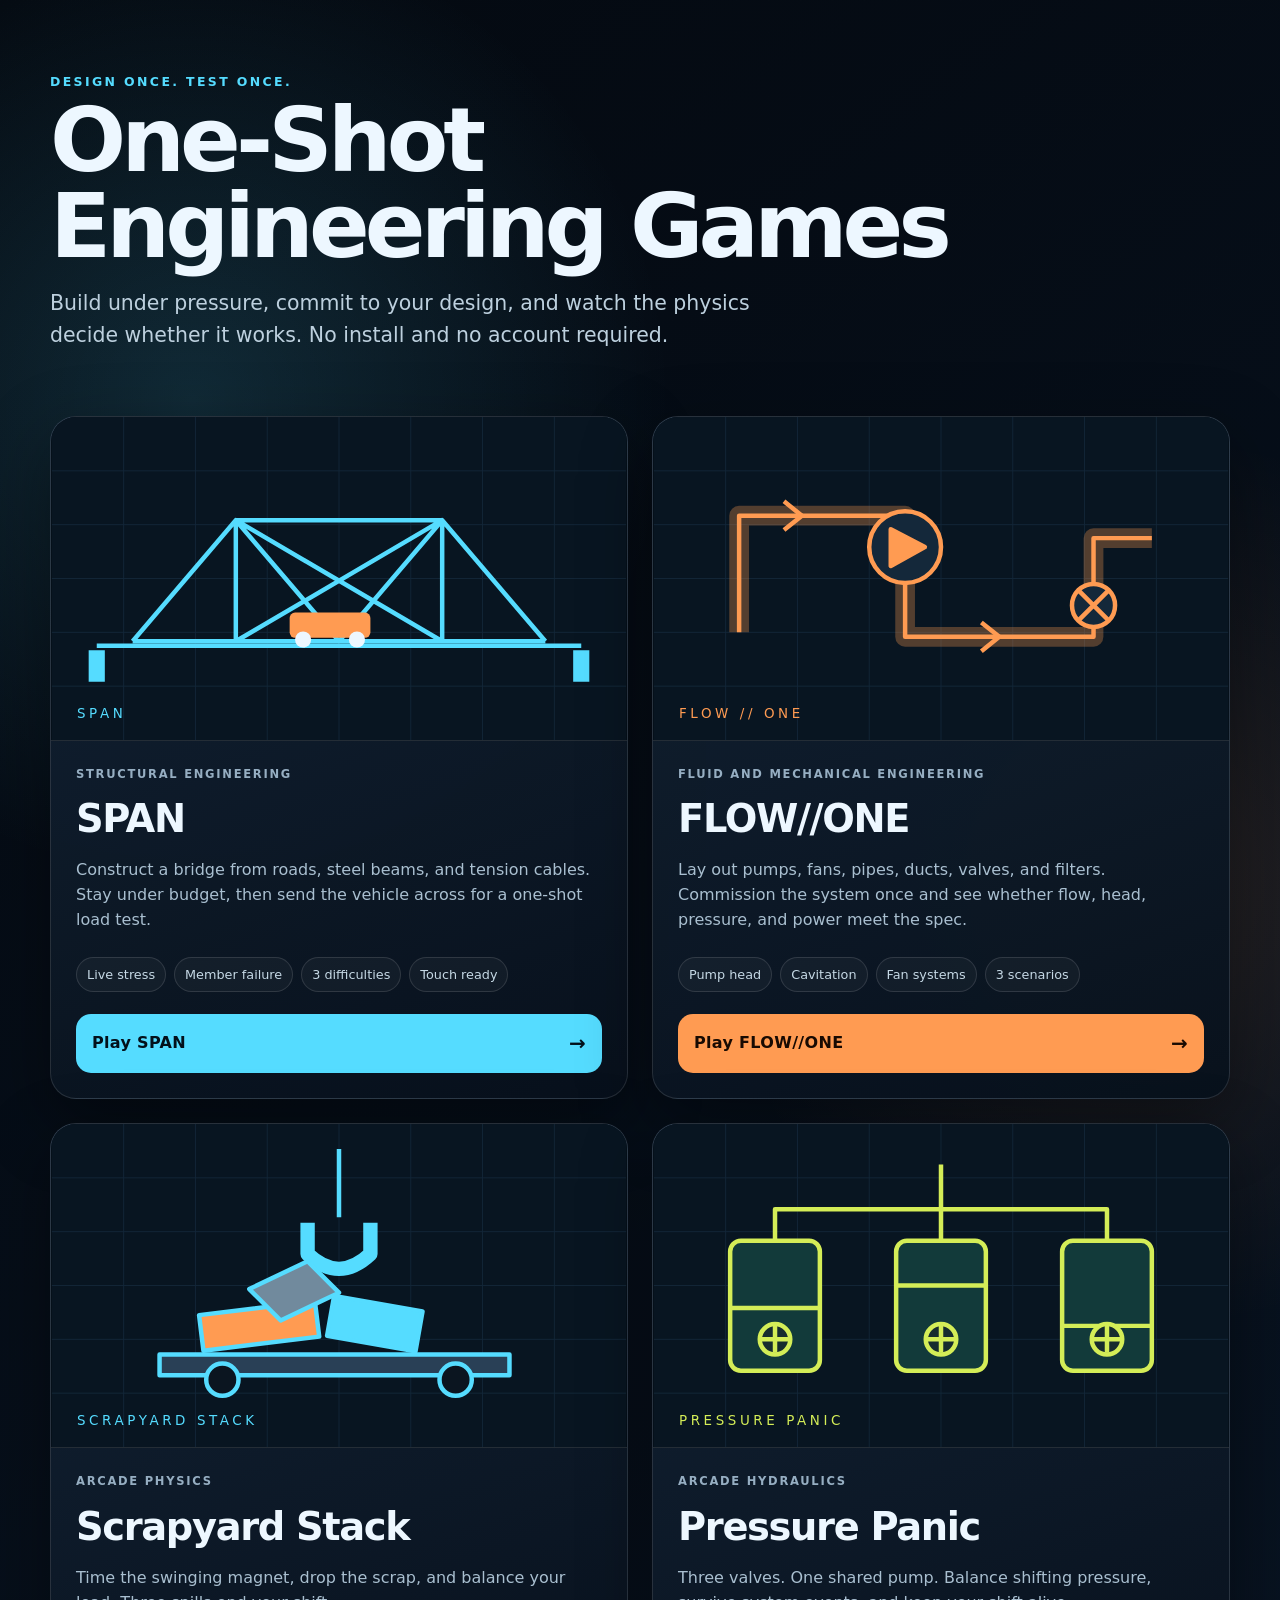
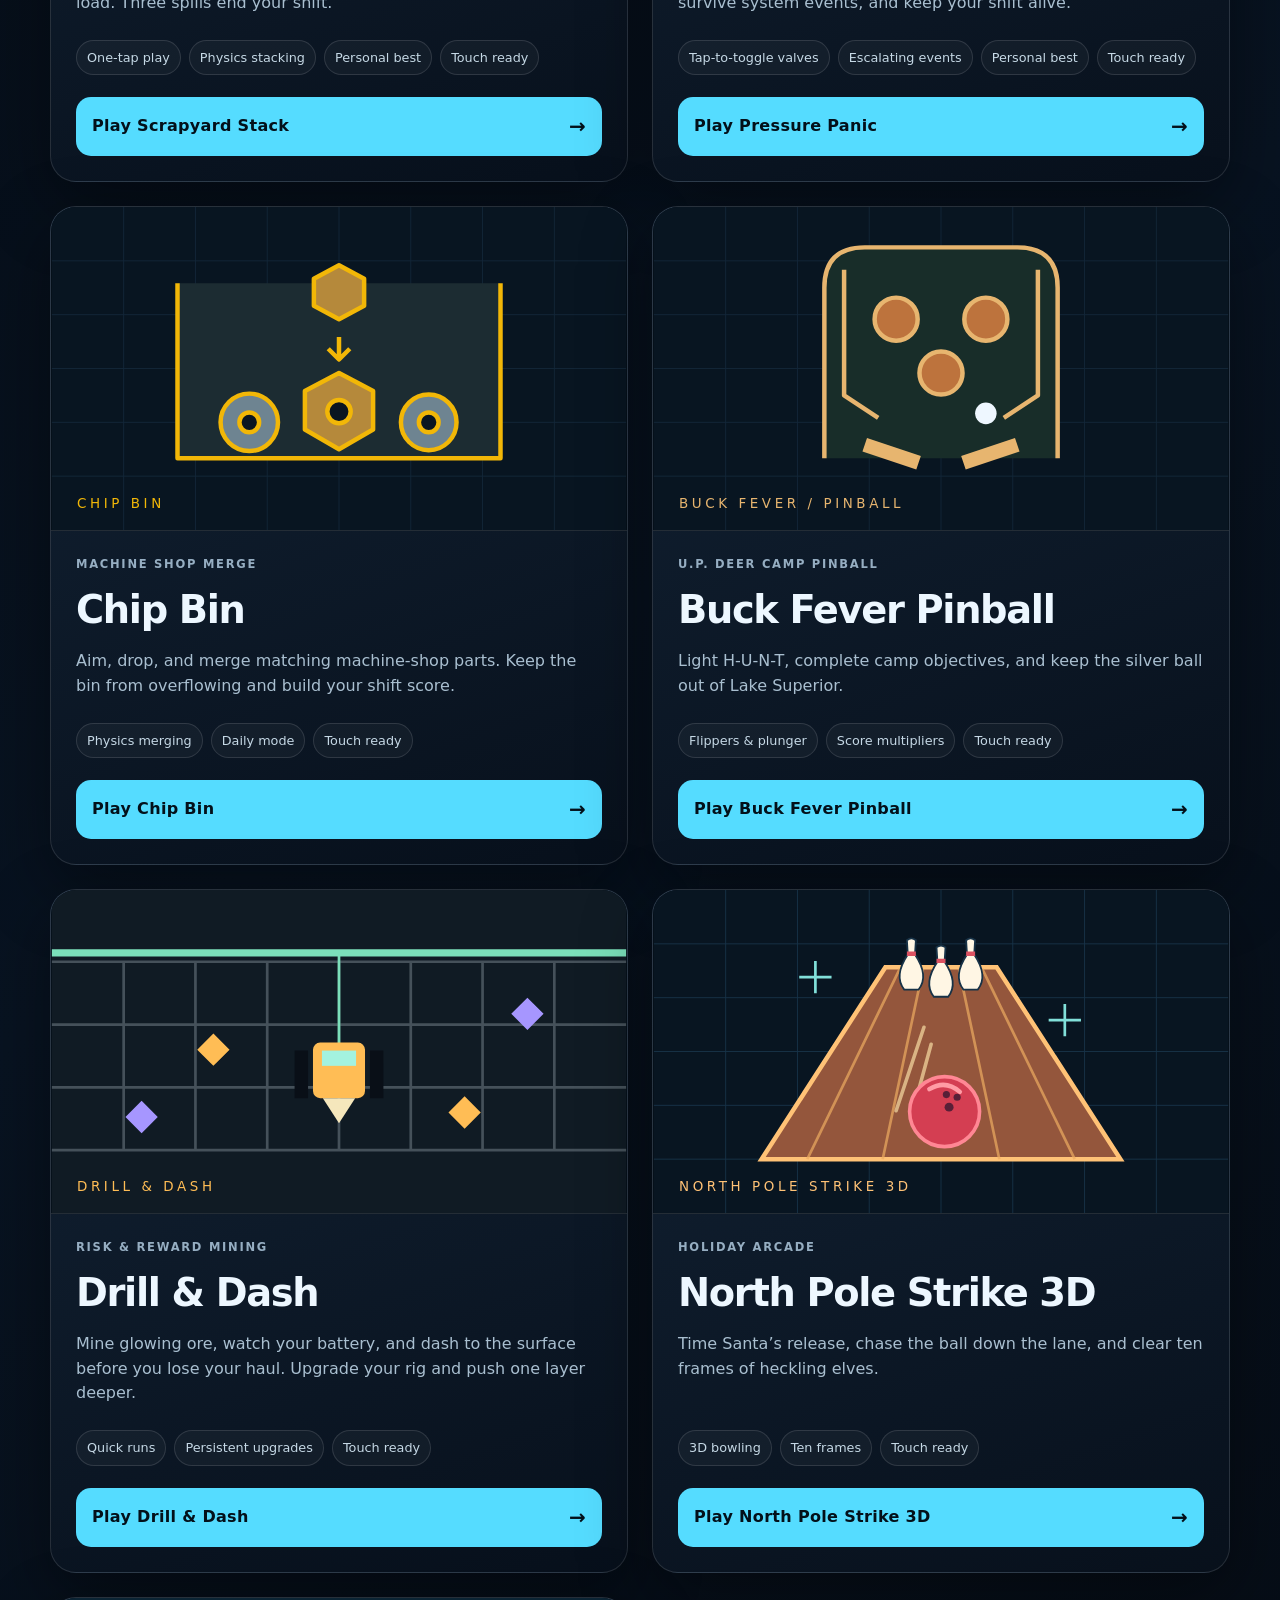
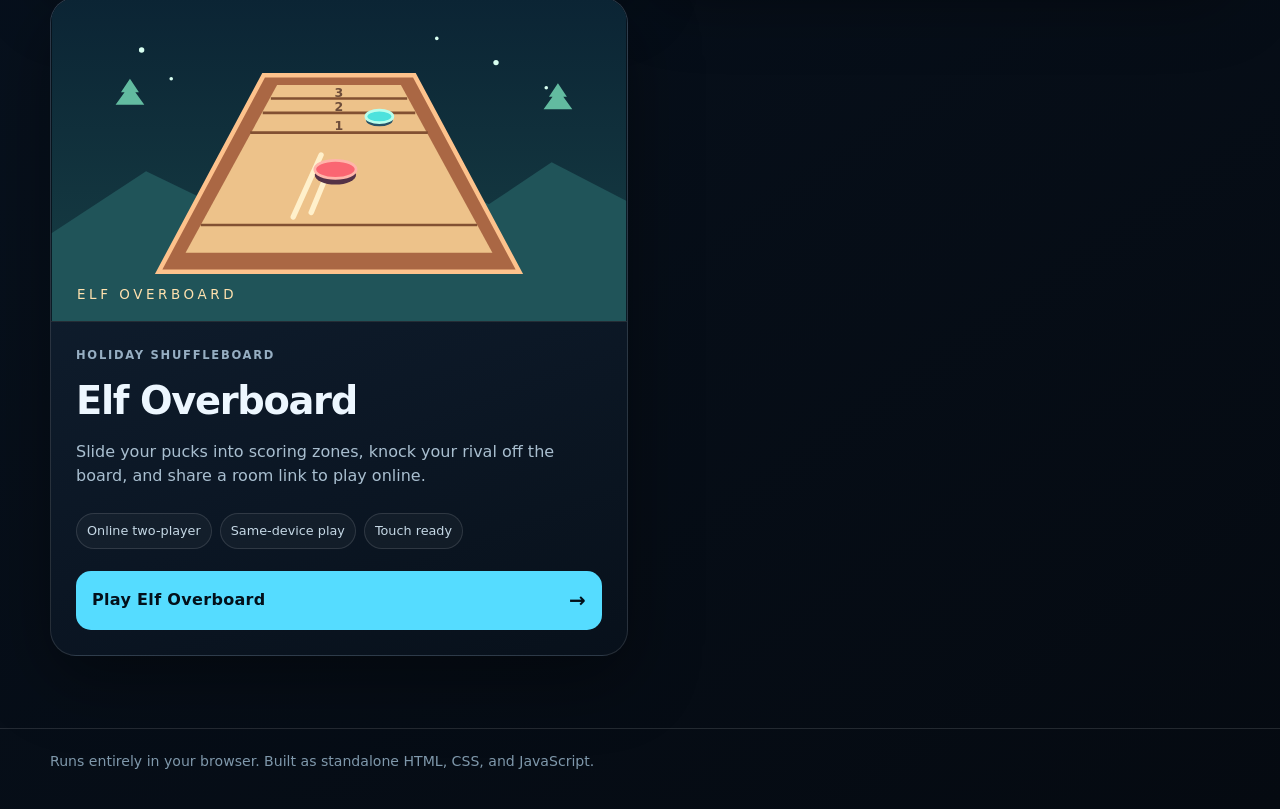
==== commit a533ddf3: "Clarify local Elf Overboard play" ====
--- a/index.html
+++ b/index.html
@@ -116,7 +116,7 @@
     </article>
     <article class="card">
       <div class="preview"><svg xmlns="http://www.w3.org/2000/svg" viewBox="0 0 640 360" role="img" aria-label="Elf Overboard holiday shuffleboard illustration" style="display:block;width:100%;height:100%"><defs><linearGradient id="eo-night" x2="0" y2="1"><stop stop-color="#0b2434"/><stop offset="1" stop-color="#173f45"/></linearGradient></defs><rect width="640" height="360" fill="url(#eo-night)"/><g fill="#d8fff1"><circle cx="100" cy="58" r="3"/><circle cx="133" cy="90" r="2"/><circle cx="495" cy="72" r="3"/><circle cx="551" cy="100" r="2"/><circle cx="429" cy="45" r="2"/></g><path d="M0 262 105 193l64 31 72-66 91 68 49-45 106 49 70-47 83 43v134H0Z" fill="#205459"/><path d="M236 86h168l117 219H119Z" fill="#aa6744" stroke="#fdc28c" stroke-width="5"/><path d="M251 97h138l102 187H149Z" fill="#edc28a"/><path d="M166 253h308M221 150h198M235 128h170M244 112h152" stroke="#825032" stroke-width="3"/><g fill="#6e4d3a" font-family="system-ui,sans-serif" font-size="14" font-weight="700" text-anchor="middle"><text x="320" y="110">3</text><text x="320" y="126">2</text><text x="320" y="147">1</text></g><path d="M269 244l31-69m-11 64 19-46" stroke="#fff0cb" stroke-width="6" stroke-linecap="round"/><ellipse cx="316" cy="197" rx="23" ry="11" fill="#543246"/><ellipse cx="316" cy="191" rx="23" ry="10" fill="#fa6672" stroke="#ffb5aa" stroke-width="3"/><ellipse cx="365" cy="136" rx="15" ry="7" fill="#275267"/><ellipse cx="365" cy="132" rx="15" ry="7" fill="#4de2dd" stroke="#b9ffed" stroke-width="3"/><path d="M77 105l10-15 10 15h-4l10 14H71l10-14zm477 5 10-15 10 15h-4l10 14h-32l10-14z" fill="#62bba0"/><text x="28" y="335" fill="#ffe1ae" font-family="system-ui,sans-serif" font-size="15" letter-spacing="4">ELF OVERBOARD</text></svg></div>
-      <div class="body"><div class="tag">Holiday shuffleboard</div><h2>Elf Overboard</h2><p>Slide your pucks into scoring zones, knock your rival off the board, and share a room link to play online.</p><ul class="features"><li>Online two-player</li><li>Solo practice</li><li>Touch ready</li></ul><a class="play" href="elf-shuffleboard/"><span>Play Elf Overboard</span><span class="arrow" aria-hidden="true">→</span></a></div>
+      <div class="body"><div class="tag">Holiday shuffleboard</div><h2>Elf Overboard</h2><p>Slide your pucks into scoring zones, knock your rival off the board, and share a room link to play online.</p><ul class="features"><li>Online two-player</li><li>Same-device play</li><li>Touch ready</li></ul><a class="play" href="elf-shuffleboard/"><span>Play Elf Overboard</span><span class="arrow" aria-hidden="true">→</span></a></div>
     </article>
   </main>
 
